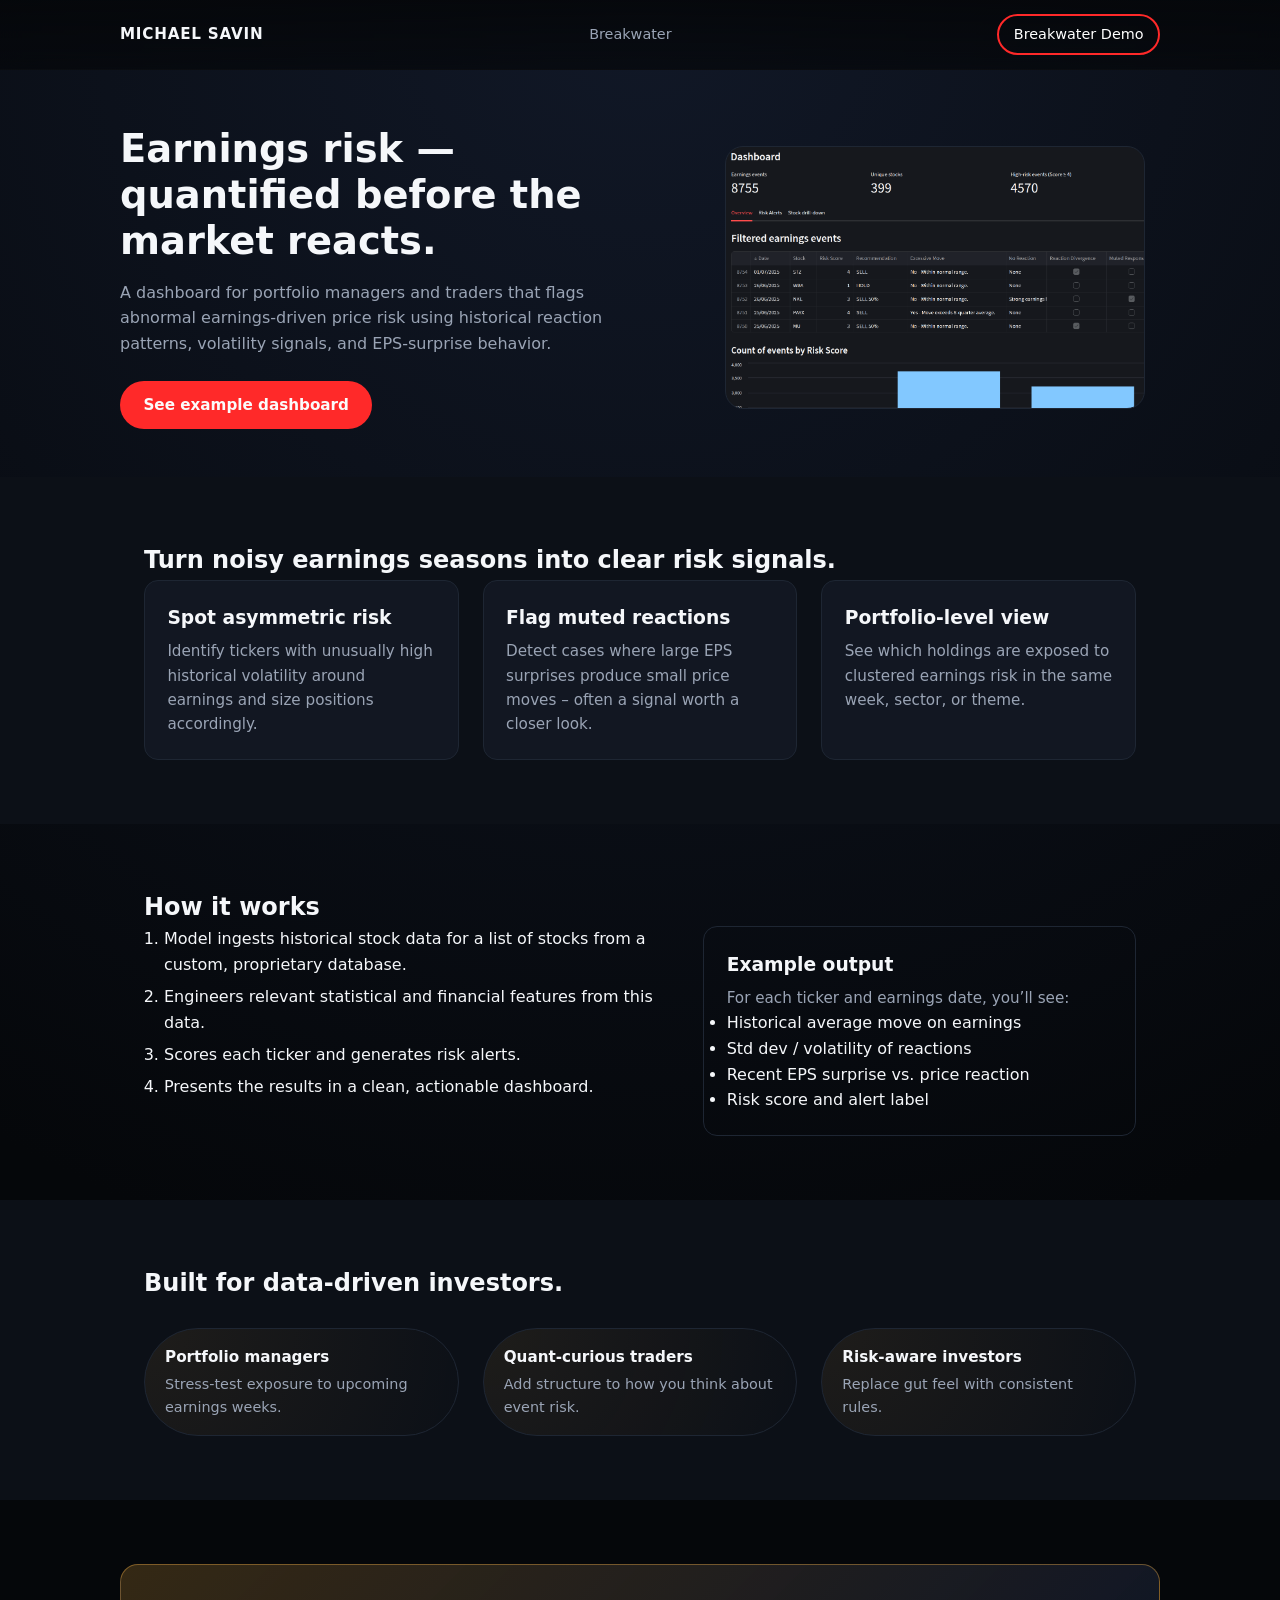
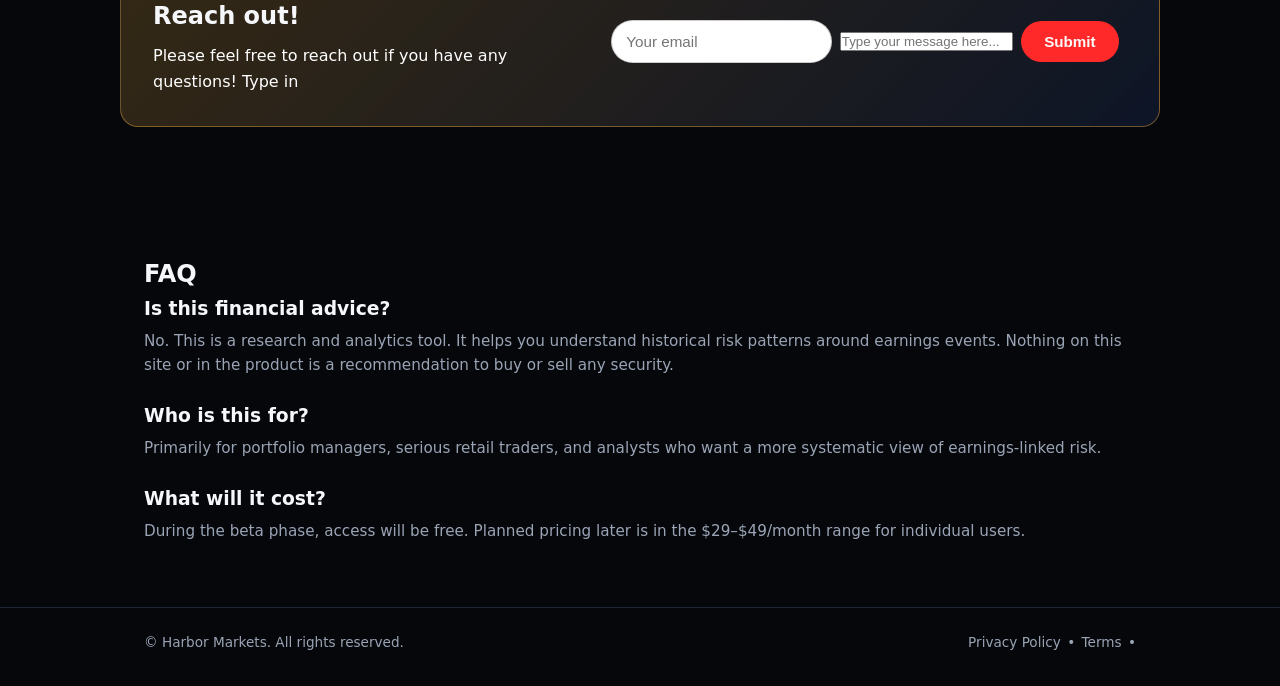
==== index.html @ 21770a1f "18.04.26 init" ====
<!DOCTYPE html>
<html lang="en">
<head>
  <meta charset="UTF-8" />
  <title>Michael Savin Landing Page</title>
  <meta name="viewport" content="width=device-width, initial-scale=1" />
  <meta
    name="description"
    content="A dashboard for portfolio managers and traders to quantify earnings-related risk before the market reacts."
  />
  <link rel="stylesheet" href="styles.css" />
</head>
<body>
  <!-- Top navigation -->
  <header class="nav">
    <div class="nav-inner container">
      <div class="logo">Michael Savin</div>
      <nav class="nav-links">
        <a class="breakwater" href="#Breakwater">Breakwater</a>
        <!-- 
        <a href="#features">Features</a>
        <a href="#features">Features</a>
        <a href="#how-it-works">How it works</a>
        <a href="#faq">FAQ</a>
        -->
      </nav>
      <a href="#cta" class="nav-demo">Breakwater Demo</a>
    </div>
  </header>

  <!-- Hero / Above the fold -->
  <main>
    <section class="hero container">
      <div class="hero-text">
        <h1>Earnings risk — quantified before the market reacts.</h1>
        <p>
          A dashboard for portfolio managers and traders that flags abnormal
          earnings-driven price risk using historical reaction patterns,
          volatility signals, and EPS-surprise behavior.
        </p>
        <div class="hero-actions">
          <a href="#cta" class="btn-primary">See example dashboard</a>
        </div>
      </div>
      <div class="hero-image">
        <!-- Replace this with a real screenshot -->
        <div class="hero-screenshot-placeholder">
          
        </div>
      </div>
    </section>

    <!-- Features / Benefits -->
    <section id="features" class="section-gray">
      <div class="container">
        <h2>Turn noisy earnings seasons into clear risk signals.</h2>
        <div class="grid-3">
          <div class="card">
            <h3>Spot asymmetric risk</h3>
            <p>
              Identify tickers with unusually high historical volatility around
              earnings and size positions accordingly.
            </p>
          </div>
          <div class="card">
            <h3>Flag muted reactions</h3>
            <p>
              Detect cases where large EPS surprises produce small price moves –
              often a signal worth a closer look.
            </p>
          </div>
          <div class="card">
            <h3>Portfolio-level view</h3>
            <p>
              See which holdings are exposed to clustered earnings risk in the
              same week, sector, or theme.
            </p>
          </div>
        </div>
      </div>
    </section>

    <!-- How it works -->
    <section id="how-it-works" class="section">
      <div class="container">
        <h2>How it works</h2>
        <div class="grid-2">
          <div>
            <ol class="steps">
              <li>Model ingests historical stock data for a list of stocks from a custom, proprietary database.</li>
              <li>Engineers relevant statistical and financial features from this data.</li>
              <li>Scores each ticker and generates risk alerts.</li>
              <li>Presents the results in a clean, actionable dashboard.</li>
            </ol>
          </div>
          <div id="demo" class="card card-outline">
            <h3>Example output</h3>
            <p>
              For each ticker and earnings date, you’ll see:
            </p>
            <ul>
              <li>Historical average move on earnings</li>
              <li>Std dev / volatility of reactions</li>
              <li>Recent EPS surprise vs. price reaction</li>
              <li>Risk score and alert label</li>
            </ul>
          </div>
        </div>
      </div>
    </section>

    <!-- Social proof / For whom -->
    <section class="section-gray">
      <div class="container">
        <h2>Built for data-driven investors.</h2>
        <br>
        <div class="grid-3">
          <div class="pill-card">
            <h3>Portfolio managers</h3>
            <p>Stress-test exposure to upcoming earnings weeks.</p>
          </div>
          <div class="pill-card">
            <h3>Quant-curious traders</h3>
            <p>Add structure to how you think about event risk.</p>
          </div>
          <div class="pill-card">
            <h3>Risk-aware investors</h3>
            <p>Replace gut feel with consistent rules.</p>
          </div>
        </div>
      </div>
    </section>

    <!-- CTA / Email capture -->
    <section id="cta" class="section">
      <div class="container cta-box">
        <div>
          <h2>Reach out!</h2>
          <p style="color:white;">
            Please feel free to reach out if you have any questions!
            Type in 
          </p>
        </div>
        <form class="cta-form" id="beta-form">
          <input
            type="email"
            name="email"
            id="email"
            placeholder="Your email"
            required
          />
          <input
          type = "text"
          name="body-text"
          id="body-text"
          placeholder="Type your message here..."
          required
          />
          <button type="submit" class="btn-primary">Submit</button>
          <p class="form-note" id="form-message"></p>
        </form>
      </div>
    </section>

    <!-- FAQ -->
    <section id="faq" class="section">
      <div class="container">
        <h2>FAQ</h2>
        <div class="faq-item">
          <h3>Is this financial advice?</h3>
          <p>
            No. This is a research and analytics tool. It helps you understand
            historical risk patterns around earnings events. Nothing on this
            site or in the product is a recommendation to buy or sell any
            security.
          </p>
        </div>
        <div class="faq-item">
          <h3>Who is this for?</h3>
          <p>
            Primarily for portfolio managers, serious retail traders, and
            analysts who want a more systematic view of earnings-linked risk.
          </p>
        </div>
        <div class="faq-item">
          <h3>What will it cost?</h3>
          <p>
            During the beta phase, access will be free. Planned pricing later is
            in the $29–$49/month range for individual users.
          </p>
        </div>
      </div>
    </section>
  </main>

  <!-- Footer -->
  <footer class="footer">
    <div class="container footer-inner">
      <p>© <span id="year"></span> Harbor Markets. All rights reserved.</p>
      <p class="footer-links">
        <a href="#">Privacy Policy</a>
        <span>•</span>
        <a href="#">Terms</a>
        <span>•</span>
        </p>
    </div>
  </footer>

  <script src = "script.js" />
</body>
</html>
---- styles.css ----
/* Base reset-ish */
*,
*::before,
*::after {
  box-sizing: border-box;
  margin: 0;
  padding: 0;
}

:root {
  --bg: #05070a;
  --bg-alt: #0c1017;
  --card: #121722;
  --accent: #ff2929;
  --accent-soft: rgba(245, 176, 65, 0.12);
  --text: #f5f7fa;
  --muted: #9aa4b5;
  --border: #1e2633;
  --error: #ff5c5c;
  --success: #35b670;
  --radius-lg: 14px;
}

/* Global */
body {
  font-family: system-ui, -apple-system, BlinkMacSystemFont, "Segoe UI", sans-serif;
  background: radial-gradient(circle at top, #111827 0, #05070a 55%);
  color: var(--text);
  line-height: 1.6;
}

/* Layout helpers */
.container {
  width: 100%;
  max-width: 1040px;
  margin: 0 auto;
  padding: 0 1.5rem;
}

.section {
  padding: 4rem 0;
}

.section-gray {
  padding: 4rem 0;
  background: var(--bg-alt);
}

.grid-2 {
  display: grid;
  grid-template-columns: minmax(0, 1.2fr) minmax(0, 1fr);
  gap: 2.5rem;
}

.grid-3 {
  display: grid;
  grid-template-columns: repeat(3, minmax(0, 1fr));
  gap: 1.5rem;
}

/* Nav */
.nav {
  position: sticky;
  top: 0;
  z-index: 20;
  backdrop-filter: blur(12px);
  background: linear-gradient(to bottom, rgba(5, 7, 10, 0.92), rgba(5, 7, 10, 0.7));
  border-bottom: 1px solid rgba(255, 255, 255, 0.02);
}

.nav-inner {
  display: flex;
  align-items: center;
  justify-content: space-between;
  padding: 0.85rem 0;
}

.logo {
  font-weight: 700;
  letter-spacing: 0.05em;
  text-transform: uppercase;
  font-size: 0.95rem;
}

.product{
}

.nav-links {
  display: flex;
  gap: 1.5rem;
  font-size: 0.9rem;
}

.nav-links a {
  color: var(--muted);
  text-decoration: none;
}

.nav-links a:hover {
  color: var(--text);
}

.nav-demo{
  font-size: 0.9rem;
  padding: 0.45rem 0.9rem;
  border-radius: 999px;
  border: 2px solid var(--accent);
  color: #ffffff;
  text-decoration: none;
}

/* Hero */
.hero {
  display: grid;
  grid-template-columns: minmax(0, 1.2fr) minmax(0, 1fr);
  gap: 3rem;
  padding: 3.5rem 0 3rem;
  align-items: center;
}

.hero-text h1 {
  font-size: clamp(2rem, 3vw, 2.8rem);
  line-height: 1.2;
  margin-bottom: 1rem;
}

.hero-text p {
  color: var(--muted);
  max-width: 32rem;
}

.hero-actions {
  margin-top: 1.5rem;
  display: flex;
  flex-wrap: wrap;
  gap: 0.75rem;
}

.hero-subnote {
  margin-top: 0.75rem;
  font-size: 0.85rem;
  color: var(--muted);
}

.hero-image {
  display: flex;
  justify-content: center;
}

.hero-screenshot-placeholder {
  width: 100%;
  max-width: 420px;
  aspect-ratio: 16 / 10;
  border-radius: 18px;
  background: radial-gradient(circle at top left, #1f2937 0, #05070a 65%);
  background-image: url("./img/dash_screenshot.png");
  background-size: cover;
  background-position: left;
  border: 1px solid var(--border);
  display: flex;
  align-items: center;
  justify-content: center;
  color: var(--muted);
  font-size: 0.9rem;
}

/* Buttons */
.btn-primary,
.btn-secondary {
  display: inline-flex;
  align-items: center;
  justify-content: center;
  padding: 0.7rem 1.4rem;
  border-radius: 999px;
  font-size: 0.95rem;
  text-decoration: none;
  cursor: pointer;
  border: 1px solid transparent;
}

.btn-primary {
  background: var(--accent);
  color: #fbfbfb;
  font-weight: 600;
}

.btn-primary:hover {
  filter: brightness(1.05);
}

.btn-secondary {
  background: rgba(255, 255, 255, 0.02);
  color: var(--text);
  border-color: var(--border);
}

.btn-secondary:hover {
  border-color: var(--accent);
}

/* Cards */
.card {
  background: var(--card);
  border-radius: var(--radius-lg);
  border: 1px solid var(--border);
  padding: 1.4rem;
}

.card h3 {
  margin-bottom: 0.4rem;
}

.card p {
  color: var(--muted);
  font-size: 0.95rem;
}

.card-outline {
  background: transparent;
}

/* Pills */
.pill-card {
  border-radius: 999px;
  border: 1px solid var(--border);
  padding: 1rem 1.25rem;
  background: radial-gradient(circle at top left, rgba(245, 176, 65, 0.08), transparent);
}

.pill-card h3 {
  font-size: 0.95rem;
  margin-bottom: 0.2rem;
}

.pill-card p {
  font-size: 0.9rem;
  color: var(--muted);
}

/* Steps list */
.steps {
  list-style: decimal;
  padding-left: 1.25rem;
}

.steps li + li {
  margin-top: 0.4rem;
}

/* CTA box */
.cta-box {
  background: linear-gradient(135deg, rgba(245, 176, 65, 0.2), rgba(15, 23, 42, 0.9));
  border-radius: 18px;
  border: 1px solid rgba(245, 176, 65, 0.4);
  padding: 2rem;
  display: flex;
  flex-wrap: wrap;
  gap: 1.5rem;
  align-items: center;
  justify-content: space-between;
}

.cta-box h2 {
  margin-bottom: 0.5rem;
}

.cta-box p {
  max-width: 26rem;
  color: #101010;
}

/* Form */
.cta-form {
  display: flex;
  flex-wrap: wrap;
  gap: 0.5rem;
  align-items: center;
}

.cta-form input[type="email"] {
  padding: 0.75rem 0.9rem;
  border-radius: 999px;
  border: 1px solid rgba(0, 0, 0, 0.2);
  min-width: 220px;
  font-size: 0.95rem;
}

.form-note {
  width: 100%;
  font-size: 0.85rem;
}

.form-error {
  color: var(--error);
}

.form-success {
  color: var(--success);
}

/* FAQ */
.faq-item + .faq-item {
  margin-top: 1.5rem;
}

.faq-item h3 {
  margin-bottom: 0.3rem;
}

.faq-item p {
  color: var(--muted);
  font-size: 0.95rem;
}

/* Footer */
.footer {
  border-top: 1px solid var(--border);
  padding: 1.5rem 0 2rem;
  background: #05070a;
}

.footer-inner {
  display: flex;
  flex-wrap: wrap;
  justify-content: space-between;
  gap: 0.75rem;
  font-size: 0.85rem;
  color: var(--muted);
}

.footer-links {
  display: flex;
  align-items: center;
  gap: 0.4rem;
}

.footer a {
  color: var(--muted);
  text-decoration: none;
}

.footer a:hover {
  color: var(--text);
}

/* Responsive */
@media (max-width: 900px) {
  .hero {
    grid-template-columns: minmax(0, 1fr);
  }
  .grid-2 {
    grid-template-columns: minmax(0, 1fr);
  }
  .grid-3 {
    grid-template-columns: minmax(0, 1fr);
  }
  .nav-links {
    display: none;
  }
  .cta-box {
    flex-direction: column;
    align-items: flex-start;
  }
}
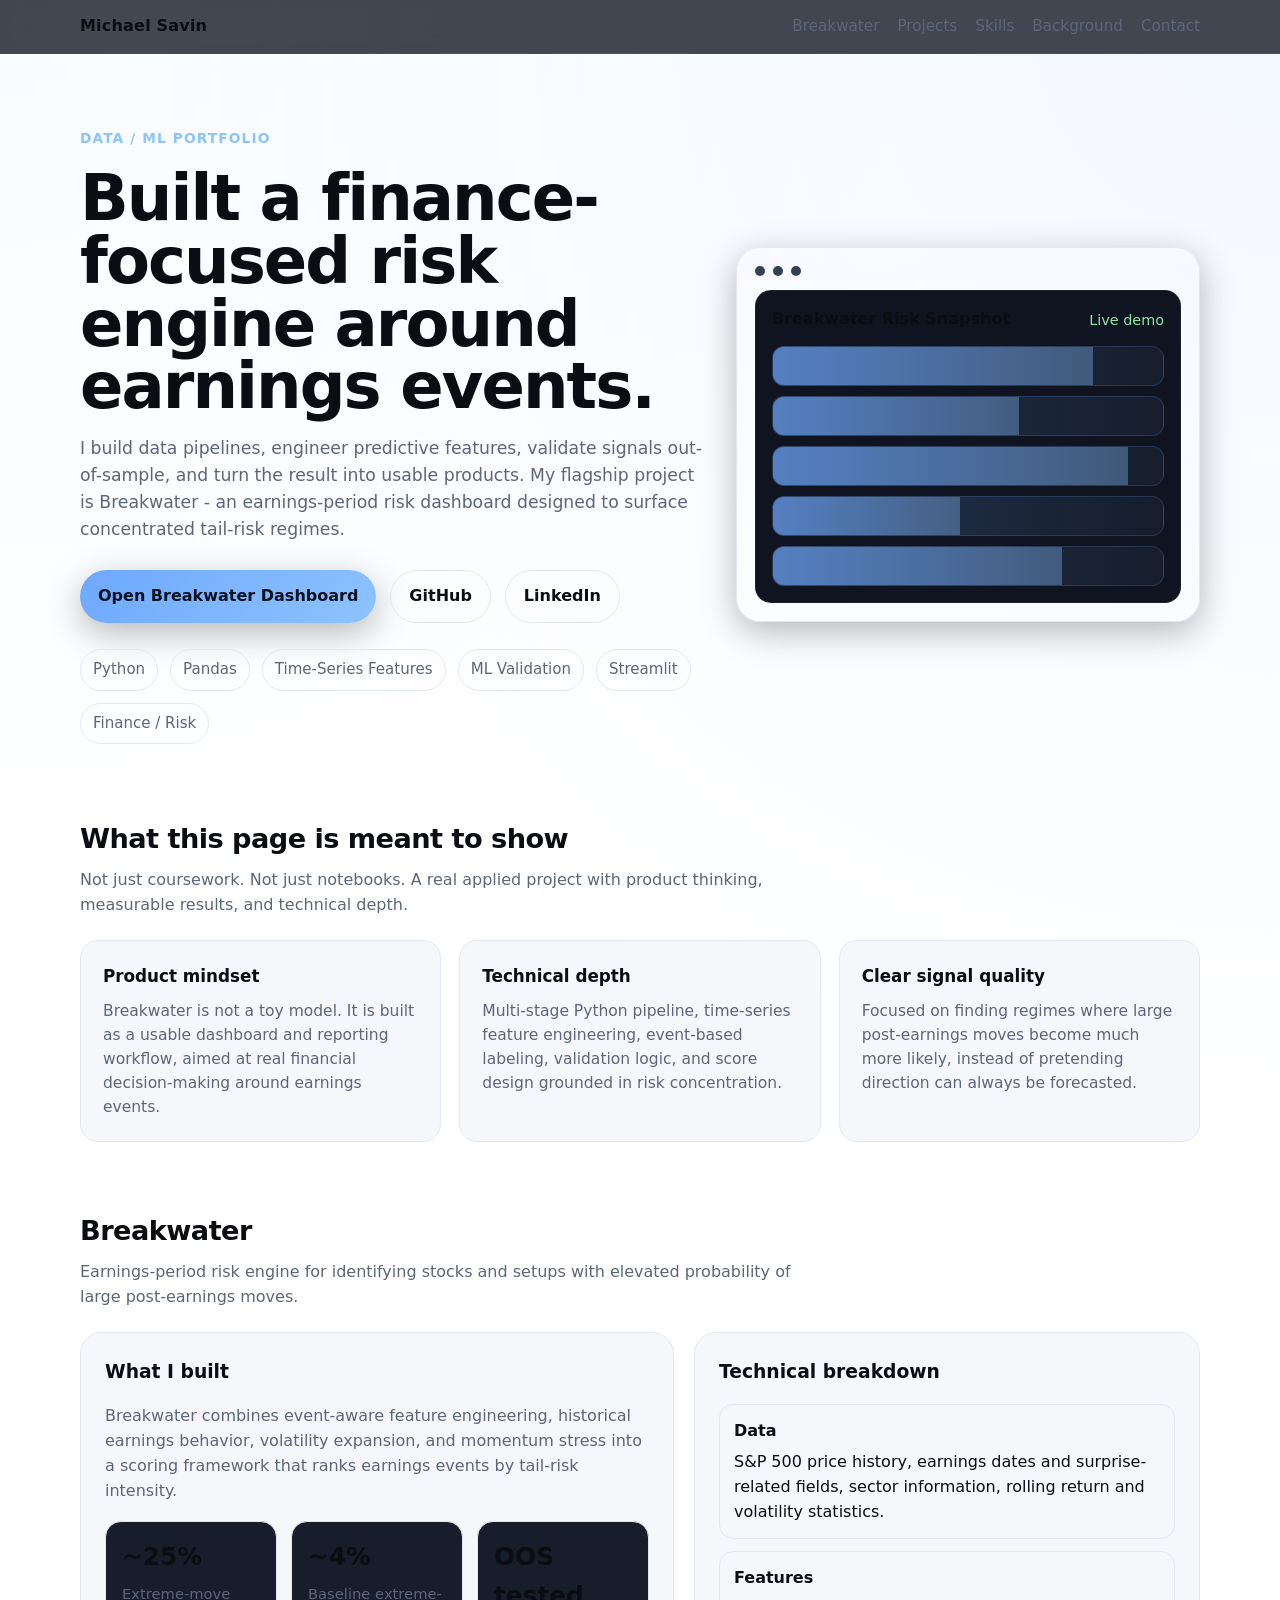
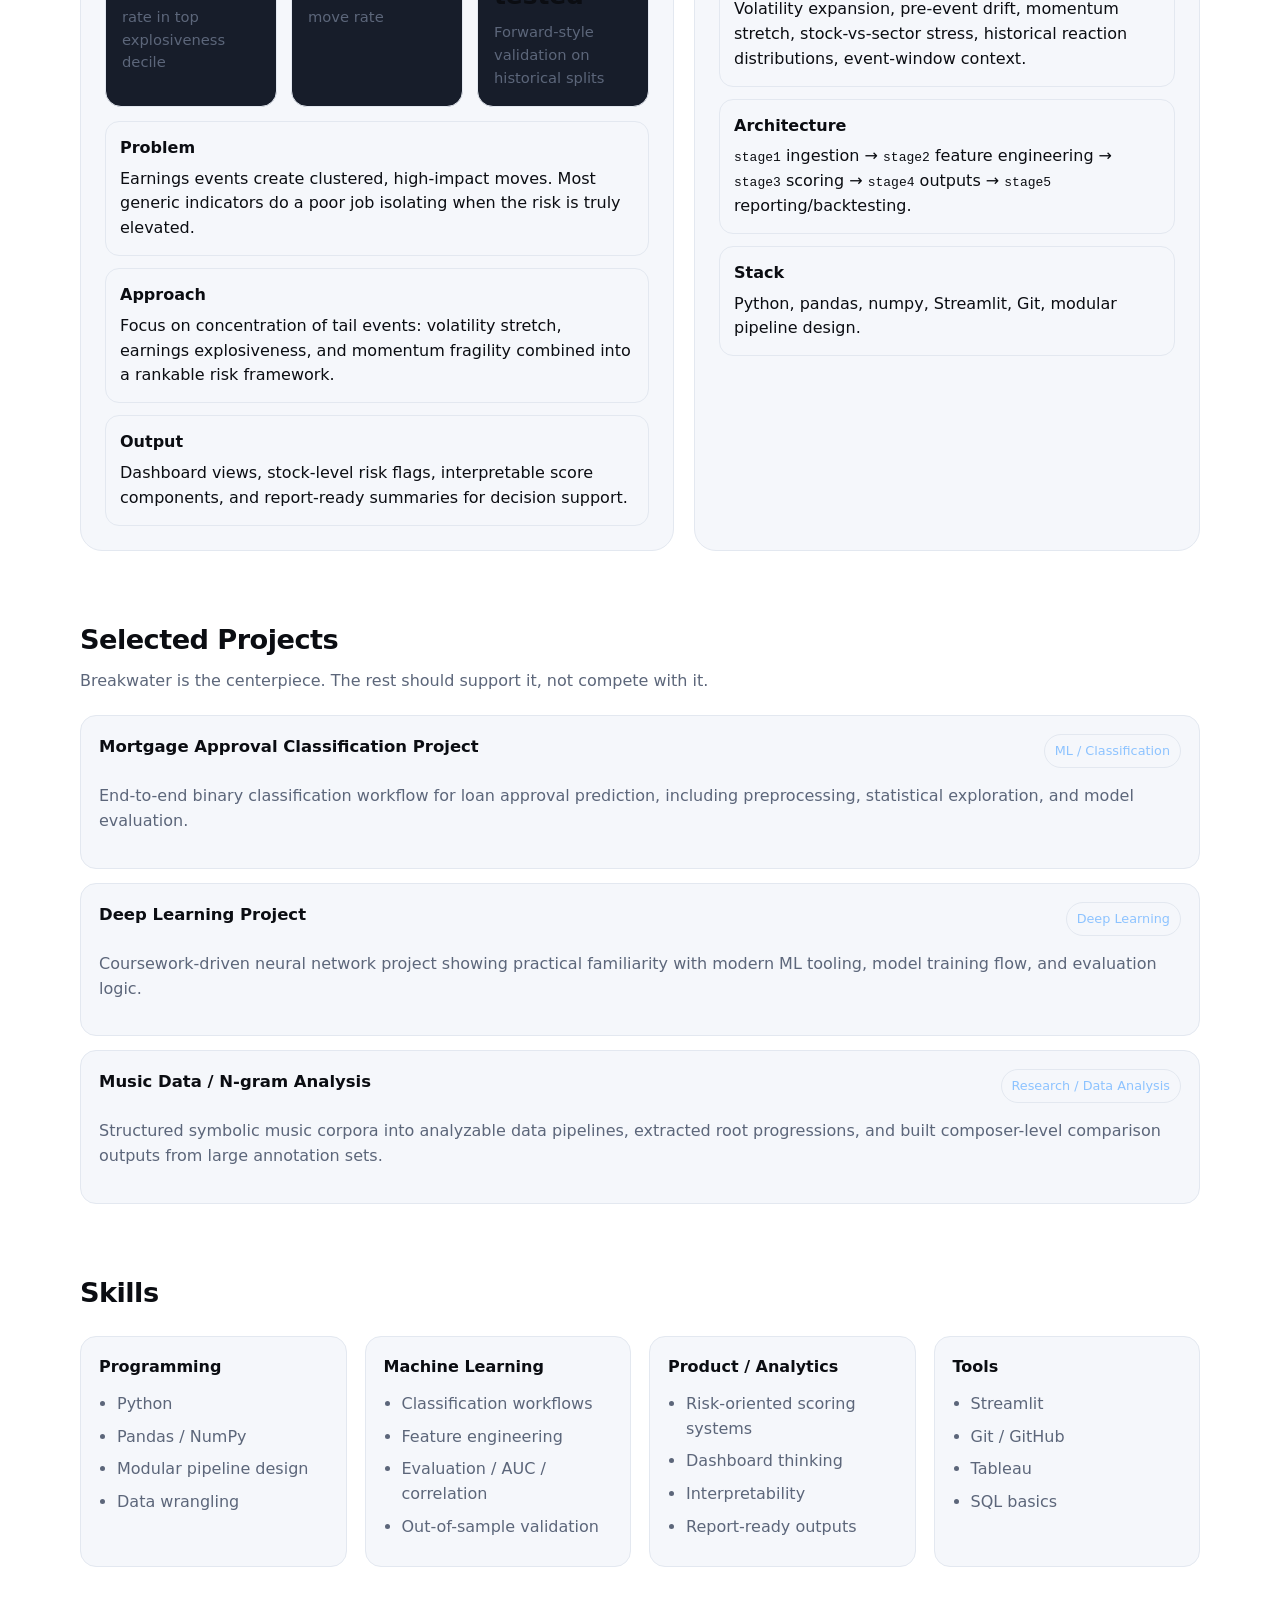
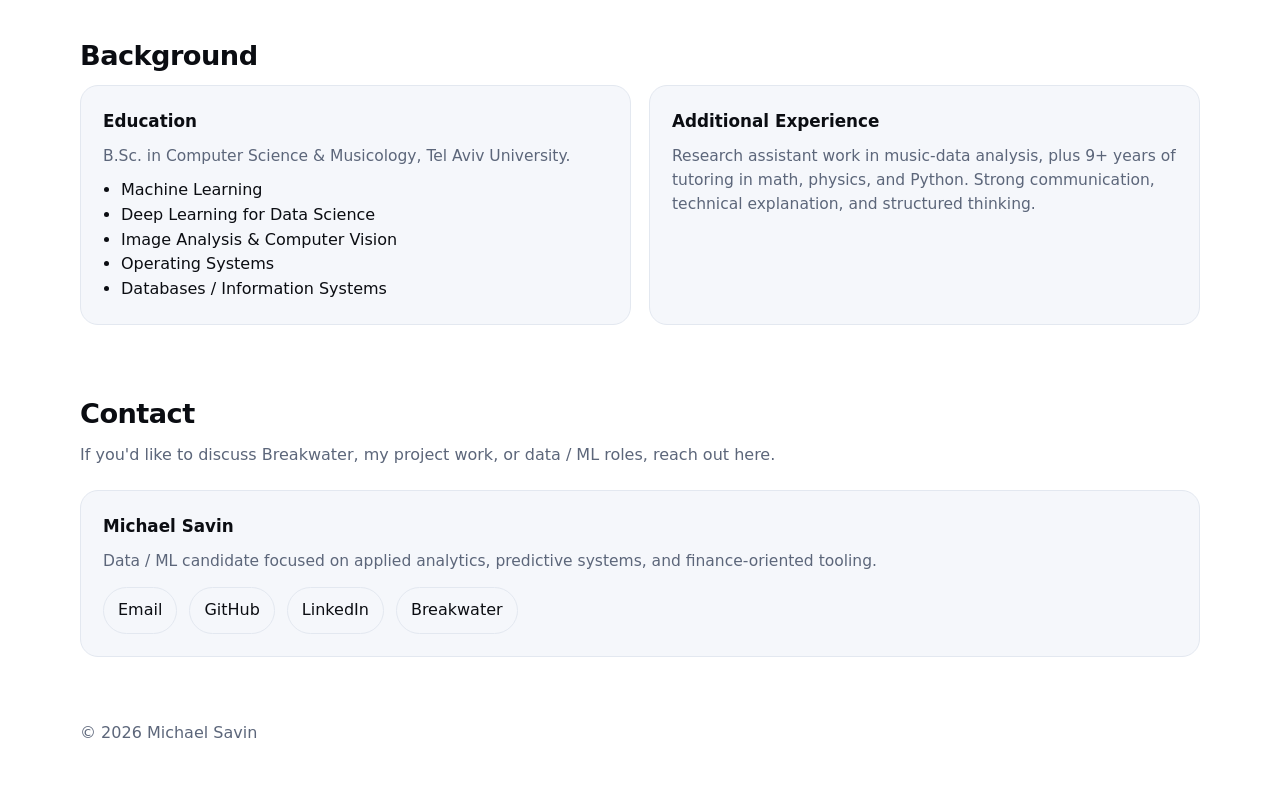
==== commit 86f27544: "19/4/26" ====
--- a/index.html
+++ b/index.html
@@ -2,210 +2,345 @@
 <html lang="en">
 <head>
   <meta charset="UTF-8" />
-  <title>Michael Savin Landing Page</title>
-  <meta name="viewport" content="width=device-width, initial-scale=1" />
-  <meta
-    name="description"
-    content="A dashboard for portfolio managers and traders to quantify earnings-related risk before the market reacts."
-  />
-  <link rel="stylesheet" href="styles.css" />
+  <meta name="viewport" content="width=device-width, initial-scale=1.0" />
+  <title>Michael Savin | Data / ML Portfolio</title>
+  <link rel="stylesheet" href="styles.css"/>
 </head>
 <body>
-  <!-- Top navigation -->
-  <header class="nav">
-    <div class="nav-inner container">
-      <div class="logo">Michael Savin</div>
-      <nav class="nav-links">
-        <a class="breakwater" href="#Breakwater">Breakwater</a>
-        <!-- 
-        <a href="#features">Features</a>
-        <a href="#features">Features</a>
-        <a href="#how-it-works">How it works</a>
-        <a href="#faq">FAQ</a>
-        -->
-      </nav>
-      <a href="#cta" class="nav-demo">Breakwater Demo</a>
+  <nav class="nav">
+    <div class="nav-inner">
+      <div class="brand">Michael Savin</div>
+      <div class="nav-links">
+        <a href="#breakwater">Breakwater</a>
+        <a href="#projects">Projects</a>
+        <a href="#skills">Skills</a>
+        <a href="#about">Background</a>
+        <a href="#contact">Contact</a>
+      </div>
+    </div>
+  </nav>
+
+  <header class="hero">
+    <div class="container hero-grid">
+      <div>
+        <div class="eyebrow">Data / ML Portfolio</div>
+        <h1>Built a finance-focused risk engine around earnings events.</h1>
+        <p class="hero-sub">
+          I build data pipelines, engineer predictive features, validate signals out-of-sample,
+          and turn the result into usable products. My flagship project is Breakwater - an
+          earnings-period risk dashboard designed to surface concentrated tail-risk regimes.
+        </p>
+
+        <div class="hero-cta">
+          <a class="btn btn-primary" href="https://www.harbor-markets.com/breakwater/" target="_blank" rel="noopener noreferrer">
+            Open Breakwater Dashboard
+          </a>
+          <a class="btn btn-secondary" href="https://github.com/Savin97/Savin97" target="_blank" rel="noopener noreferrer">
+            GitHub
+          </a>
+          <a class="btn btn-secondary" href="https://www.linkedin.com/in/michael-savin-0a016513a/" target="_blank" rel="noopener noreferrer">
+            LinkedIn
+          </a>
+        </div>
+
+        <div class="hero-meta">
+          <div class="chip">Python</div>
+          <div class="chip">Pandas</div>
+          <div class="chip">Time-Series Features</div>
+          <div class="chip">ML Validation</div>
+          <div class="chip">Streamlit</div>
+          <div class="chip">Finance / Risk</div>
+        </div>
+      </div>
+
+      <div class="mock-card">
+        <div class="mock-topbar">
+          <div class="dot"></div>
+          <div class="dot"></div>
+          <div class="dot"></div>
+        </div>
+
+        <div class="dashboard-shot">
+          <div style="display:flex; justify-content:space-between; align-items:center; margin-bottom:14px;">
+            <strong>Breakwater Risk Snapshot</strong>
+            <span style="color:var(--success); font-size:0.9rem;">Live demo</span>
+          </div>
+
+          <div class="bars">
+            <div class="bar" style="--w: 82%;"></div>
+            <div class="bar" style="--w: 63%;"></div>
+            <div class="bar" style="--w: 91%;"></div>
+            <div class="bar" style="--w: 48%;"></div>
+            <div class="bar" style="--w: 74%;"></div>
+          </div>
+        </div>
+      </div>
     </div>
   </header>
 
-  <!-- Hero / Above the fold -->
-  <main>
-    <section class="hero container">
-      <div class="hero-text">
-        <h1>Earnings risk — quantified before the market reacts.</h1>
-        <p>
-          A dashboard for portfolio managers and traders that flags abnormal
-          earnings-driven price risk using historical reaction patterns,
-          volatility signals, and EPS-surprise behavior.
-        </p>
-        <div class="hero-actions">
-          <a href="#cta" class="btn-primary">See example dashboard</a>
-        </div>
-      </div>
-      <div class="hero-image">
-        <!-- Replace this with a real screenshot -->
-        <div class="hero-screenshot-placeholder">
-          
-        </div>
-      </div>
-    </section>
-
-    <!-- Features / Benefits -->
-    <section id="features" class="section-gray">
-      <div class="container">
-        <h2>Turn noisy earnings seasons into clear risk signals.</h2>
-        <div class="grid-3">
-          <div class="card">
-            <h3>Spot asymmetric risk</h3>
-            <p>
-              Identify tickers with unusually high historical volatility around
-              earnings and size positions accordingly.
-            </p>
-          </div>
-          <div class="card">
-            <h3>Flag muted reactions</h3>
-            <p>
-              Detect cases where large EPS surprises produce small price moves –
-              often a signal worth a closer look.
-            </p>
-          </div>
-          <div class="card">
-            <h3>Portfolio-level view</h3>
-            <p>
-              See which holdings are exposed to clustered earnings risk in the
-              same week, sector, or theme.
-            </p>
-          </div>
-        </div>
-      </div>
-    </section>
-
-    <!-- How it works -->
-    <section id="how-it-works" class="section">
-      <div class="container">
-        <h2>How it works</h2>
-        <div class="grid-2">
-          <div>
-            <ol class="steps">
-              <li>Model ingests historical stock data for a list of stocks from a custom, proprietary database.</li>
-              <li>Engineers relevant statistical and financial features from this data.</li>
-              <li>Scores each ticker and generates risk alerts.</li>
-              <li>Presents the results in a clean, actionable dashboard.</li>
-            </ol>
-          </div>
-          <div id="demo" class="card card-outline">
-            <h3>Example output</h3>
-            <p>
-              For each ticker and earnings date, you’ll see:
-            </p>
-            <ul>
-              <li>Historical average move on earnings</li>
-              <li>Std dev / volatility of reactions</li>
-              <li>Recent EPS surprise vs. price reaction</li>
-              <li>Risk score and alert label</li>
-            </ul>
-          </div>
-        </div>
-      </div>
-    </section>
-
-    <!-- Social proof / For whom -->
-    <section class="section-gray">
-      <div class="container">
-        <h2>Built for data-driven investors.</h2>
-        <br>
-        <div class="grid-3">
-          <div class="pill-card">
-            <h3>Portfolio managers</h3>
-            <p>Stress-test exposure to upcoming earnings weeks.</p>
-          </div>
-          <div class="pill-card">
-            <h3>Quant-curious traders</h3>
-            <p>Add structure to how you think about event risk.</p>
-          </div>
-          <div class="pill-card">
-            <h3>Risk-aware investors</h3>
-            <p>Replace gut feel with consistent rules.</p>
-          </div>
-        </div>
-      </div>
-    </section>
-
-    <!-- CTA / Email capture -->
-    <section id="cta" class="section">
-      <div class="container cta-box">
-        <div>
-          <h2>Reach out!</h2>
-          <p style="color:white;">
-            Please feel free to reach out if you have any questions!
-            Type in 
-          </p>
-        </div>
-        <form class="cta-form" id="beta-form">
-          <input
-            type="email"
-            name="email"
-            id="email"
-            placeholder="Your email"
-            required
-          />
-          <input
-          type = "text"
-          name="body-text"
-          id="body-text"
-          placeholder="Type your message here..."
-          required
-          />
-          <button type="submit" class="btn-primary">Submit</button>
-          <p class="form-note" id="form-message"></p>
-        </form>
-      </div>
-    </section>
-
-    <!-- FAQ -->
-    <section id="faq" class="section">
-      <div class="container">
-        <h2>FAQ</h2>
-        <div class="faq-item">
-          <h3>Is this financial advice?</h3>
-          <p>
-            No. This is a research and analytics tool. It helps you understand
-            historical risk patterns around earnings events. Nothing on this
-            site or in the product is a recommendation to buy or sell any
-            security.
-          </p>
-        </div>
-        <div class="faq-item">
-          <h3>Who is this for?</h3>
-          <p>
-            Primarily for portfolio managers, serious retail traders, and
-            analysts who want a more systematic view of earnings-linked risk.
-          </p>
-        </div>
-        <div class="faq-item">
-          <h3>What will it cost?</h3>
-          <p>
-            During the beta phase, access will be free. Planned pricing later is
-            in the $29–$49/month range for individual users.
-          </p>
-        </div>
-      </div>
-    </section>
-  </main>
-
-  <!-- Footer -->
+  <section class="section">
+    <div class="container">
+      <h2 class="section-title">What this page is meant to show</h2>
+      <p class="section-sub">
+        Not just coursework. Not just notebooks. A real applied project with product thinking,
+        measurable results, and technical depth.
+      </p>
+
+      <div class="grid-3">
+        <div class="card">
+          <h3>Product mindset</h3>
+          <p>
+            Breakwater is not a toy model. It is built as a usable dashboard and reporting workflow,
+            aimed at real financial decision-making around earnings events.
+          </p>
+        </div>
+        <div class="card">
+          <h3>Technical depth</h3>
+          <p>
+            Multi-stage Python pipeline, time-series feature engineering, event-based labeling,
+            validation logic, and score design grounded in risk concentration.
+          </p>
+        </div>
+        <div class="card">
+          <h3>Clear signal quality</h3>
+          <p>
+            Focused on finding regimes where large post-earnings moves become much more likely,
+            instead of pretending direction can always be forecasted.
+          </p>
+        </div>
+      </div>
+    </div>
+  </section>
+
+  <section id="breakwater" class="section">
+    <div class="container">
+      <h2 class="section-title">Breakwater</h2>
+      <p class="section-sub">
+        Earnings-period risk engine for identifying stocks and setups with elevated probability of large post-earnings moves.
+      </p>
+
+      <div class="breakwater-wrap">
+        <div class="big-panel">
+          <h3 style="margin-top:0;">What I built</h3>
+          <p style="color:var(--muted);">
+            Breakwater combines event-aware feature engineering, historical earnings behavior,
+            volatility expansion, and momentum stress into a scoring framework that ranks
+            earnings events by tail-risk intensity.
+          </p>
+
+          <div class="metrics">
+            <div class="metric">
+              <div class="num">~25%</div>
+              <div class="label">Extreme-move rate in top explosiveness decile</div>
+            </div>
+            <div class="metric">
+              <div class="num">~4%</div>
+              <div class="label">Baseline extreme-move rate</div>
+            </div>
+            <div class="metric">
+              <div class="num">OOS tested</div>
+              <div class="label">Forward-style validation on historical splits</div>
+            </div>
+          </div>
+
+          <div class="mini-list">
+            <div class="mini-item">
+              <strong>Problem</strong>
+              Earnings events create clustered, high-impact moves. Most generic indicators do a poor
+              job isolating when the risk is truly elevated.
+            </div>
+            <div class="mini-item">
+              <strong>Approach</strong>
+              Focus on concentration of tail events: volatility stretch, earnings explosiveness,
+              and momentum fragility combined into a rankable risk framework.
+            </div>
+            <div class="mini-item">
+              <strong>Output</strong>
+              Dashboard views, stock-level risk flags, interpretable score components,
+              and report-ready summaries for decision support.
+            </div>
+          </div>
+        </div>
+
+        <div class="big-panel">
+          <h3 style="margin-top:0;">Technical breakdown</h3>
+          <div class="mini-list">
+            <div class="mini-item">
+              <strong>Data</strong>
+              S&amp;P 500 price history, earnings dates and surprise-related fields, sector information,
+              rolling return and volatility statistics.
+            </div>
+            <div class="mini-item">
+              <strong>Features</strong>
+              Volatility expansion, pre-event drift, momentum stretch, stock-vs-sector stress,
+              historical reaction distributions, event-window context.
+            </div>
+            <div class="mini-item">
+              <strong>Architecture</strong>
+              <code>stage1</code> ingestion → <code>stage2</code> feature engineering →
+              <code>stage3</code> scoring → <code>stage4</code> outputs →
+              <code>stage5</code> reporting/backtesting.
+            </div>
+            <div class="mini-item">
+              <strong>Stack</strong>
+              Python, pandas, numpy, Streamlit, Git, modular pipeline design.
+            </div>
+          </div>
+        </div>
+      </div>
+    </div>
+  </section>
+
+  <section id="projects" class="section">
+    <div class="container">
+      <h2 class="section-title">Selected Projects</h2>
+      <p class="section-sub">
+        Breakwater is the centerpiece. The rest should support it, not compete with it.
+      </p>
+
+      <div class="project-list">
+        <div class="project-item">
+          <div class="project-item-top">
+            <h3>Mortgage Approval Classification Project</h3>
+            <span class="tag">ML / Classification</span>
+          </div>
+          <p>
+            End-to-end binary classification workflow for loan approval prediction, including
+            preprocessing, statistical exploration, and model evaluation.
+          </p>
+        </div>
+
+        <div class="project-item">
+          <div class="project-item-top">
+            <h3>Deep Learning Project</h3>
+            <span class="tag">Deep Learning</span>
+          </div>
+          <p>
+            Coursework-driven neural network project showing practical familiarity with modern ML tooling,
+            model training flow, and evaluation logic.
+          </p>
+        </div>
+
+        <div class="project-item">
+          <div class="project-item-top">
+            <h3>Music Data / N-gram Analysis</h3>
+            <span class="tag">Research / Data Analysis</span>
+          </div>
+          <p>
+            Structured symbolic music corpora into analyzable data pipelines, extracted root progressions,
+            and built composer-level comparison outputs from large annotation sets.
+          </p>
+        </div>
+      </div>
+    </div>
+  </section>
+
+  <section id="skills" class="section">
+    <div class="container">
+      <h2 class="section-title">Skills</h2>
+      <p class="section-sub">
+
+      </p>
+
+      <div class="skills-wrap">
+        <div class="skill-col">
+          <h3>Programming</h3>
+          <ul>
+            <li>Python</li>
+            <li>Pandas / NumPy</li>
+            <li>Modular pipeline design</li>
+            <li>Data wrangling</li>
+          </ul>
+        </div>
+
+        <div class="skill-col">
+          <h3>Machine Learning</h3>
+          <ul>
+            <li>Classification workflows</li>
+            <li>Feature engineering</li>
+            <li>Evaluation / AUC / correlation</li>
+            <li>Out-of-sample validation</li>
+          </ul>
+        </div>
+
+        <div class="skill-col">
+          <h3>Product / Analytics</h3>
+          <ul>
+            <li>Risk-oriented scoring systems</li>
+            <li>Dashboard thinking</li>
+            <li>Interpretability</li>
+            <li>Report-ready outputs</li>
+          </ul>
+        </div>
+
+        <div class="skill-col">
+          <h3>Tools</h3>
+          <ul>
+            <li>Streamlit</li>
+            <li>Git / GitHub</li>
+            <li>Tableau</li>
+            <li>SQL basics</li>
+          </ul>
+        </div>
+      </div>
+    </div>
+  </section>
+
+  <section id="about" class="section">
+    <div class="container">
+      <h2 class="section-title">Background</h2>
+
+      <div class="about">
+        <div class="card">
+          <h3>Education</h3>
+          <p>
+            B.Sc. in Computer Science &amp; Musicology, Tel Aviv University.
+          </p>
+          <ul class="clean">
+            <li>Machine Learning</li>
+            <li>Deep Learning for Data Science</li>
+            <li>Image Analysis &amp; Computer Vision</li>
+            <li>Operating Systems</li>
+            <li>Databases / Information Systems</li>
+          </ul>
+        </div>
+
+        <div class="card">
+          <h3>Additional Experience</h3>
+          <p>
+            Research assistant work in music-data analysis, plus 9+ years of tutoring in math,
+            physics, and Python. Strong communication, technical explanation, and structured thinking.
+          </p>
+        </div>
+      </div>
+    </div>
+  </section>
+
+  <section id="contact" class="section">
+    <div class="container">
+      <h2 class="section-title">Contact</h2>
+      <p class="section-sub">
+        If you'd like to discuss Breakwater, my project work, or data / ML roles, reach out here.
+      </p>
+
+      <div class="card">
+        <h3 style="margin-top:0;">Michael Savin</h3>
+        <p>Data / ML candidate focused on applied analytics, predictive systems, and finance-oriented tooling.</p>
+
+        <div class="contact-box">
+          <a href="mailto:savin992@gmail.com">Email</a>
+          <a href="https://github.com/Savin97/Savin97" target="_blank" rel="noopener noreferrer">GitHub</a>
+          <a href="https://www.linkedin.com/in/michael-savin-0a016513a/" target="_blank" rel="noopener noreferrer">LinkedIn</a>
+          <a href="https://www.harbor-markets.com/breakwater/" target="_blank" rel="noopener noreferrer">Breakwater</a>
+        </div>
+      </div>
+    </div>
+  </section>
+
   <footer class="footer">
-    <div class="container footer-inner">
-      <p>© <span id="year"></span> Harbor Markets. All rights reserved.</p>
-      <p class="footer-links">
-        <a href="#">Privacy Policy</a>
-        <span>•</span>
-        <a href="#">Terms</a>
-        <span>•</span>
-        </p>
+    <div class="container">
+      © 2026 Michael Savin
     </div>
   </footer>
-
-  <script src = "script.js" />
 </body>
-</html>
+</html>
--- a/styles.css
+++ b/styles.css
@@ -1,364 +1,457 @@
-/* Base reset-ish */
-*,
-*::before,
-*::after {
-  box-sizing: border-box;
-  margin: 0;
-  padding: 0;
-}
-
 :root {
-  --bg: #05070a;
-  --bg-alt: #0c1017;
-  --card: #121722;
-  --accent: #ff2929;
-  --accent-soft: rgba(245, 176, 65, 0.12);
-  --text: #f5f7fa;
-  --muted: #9aa4b5;
-  --border: #1e2633;
-  --error: #ff5c5c;
-  --success: #35b670;
-  --radius-lg: 14px;
-}
-
-/* Global */
+    --bg: #ffffff;
+    --panel: #f5f7fb;
+    --text: #0b0d12;
+    --muted: #5c667a;
+    --line: #e3e8f0;
+    /* --bg: #0b0d12;
+    --panel: #121722; */
+    --panel-2: #171d2a;
+    /* --text: #e8edf5;
+    --muted: #a8b2c3;
+    --line: #273042; */
+    --accent: #6ea8fe;
+    --accent-2: #8dc3ff;
+    --success: #8ee6a5;
+    --max: 1120px;
+    --radius: 18px;
+    --shadow: 0 10px 35px rgba(0,0,0,0.28);
+}
+
+* {
+    box-sizing: border-box;
+}
+
+html {
+    scroll-behavior: smooth;
+}
+
 body {
-  font-family: system-ui, -apple-system, BlinkMacSystemFont, "Segoe UI", sans-serif;
-  background: radial-gradient(circle at top, #111827 0, #05070a 55%);
-  color: var(--text);
-  line-height: 1.6;
-}
-
-/* Layout helpers */
+    margin: 0;
+    font-family: Inter, ui-sans-serif, system-ui, -apple-system, BlinkMacSystemFont, "Segoe UI", sans-serif;
+    background:
+    radial-gradient(circle at top right, rgba(110,168,254,0.08), transparent 28%),
+    radial-gradient(circle at top left, rgba(141,195,255,0.06), transparent 22%),
+    var(--bg);
+    color: var(--text);
+    line-height: 1.55;
+}
+
+a {
+    color: inherit;
+    text-decoration: none;
+}
+
+img {
+    max-width: 100%;
+    display: block;
+}
+
 .container {
-  width: 100%;
-  max-width: 1040px;
-  margin: 0 auto;
-  padding: 0 1.5rem;
+    width: min(calc(100% - 32px), var(--max));
+    margin: 0 auto;
+}
+
+.nav {
+    position: sticky;
+    top: 0;
+    z-index: 50;
+    backdrop-filter: blur(12px);
+    background: rgba(15, 20, 32, 0.78);
+    border-bottom: 1px solid rgba(255,255,255,0.05);
+}
+
+.nav-inner {
+    width: min(calc(100% - 32px), var(--max));
+    margin: 0 auto;
+    padding: 14px 0;
+    display: flex;
+    align-items: center;
+    justify-content: space-between;
+    gap: 18px;
+}
+
+.brand {
+    font-weight: 700;
+    letter-spacing: 0.2px;
+}
+
+.nav-links {
+    display: flex;
+    gap: 18px;
+    flex-wrap: wrap;
+    color: var(--muted);
+    font-size: 0.95rem;
+}
+
+.nav-links a:hover {
+    color: var(--text);
+}
+
+.hero {
+    padding: 72px 0 40px;
+}
+
+.hero-grid {
+    display: grid;
+    grid-template-columns: 1.15fr 0.85fr;
+    gap: 28px;
+    align-items: center;
+}
+
+.eyebrow {
+    display: inline-block;
+    color: var(--accent-2);
+    font-size: 0.86rem;
+    font-weight: 600;
+    letter-spacing: 0.08em;
+    text-transform: uppercase;
+    margin-bottom: 18px;
+}
+
+h1 {
+    margin: 0 0 16px;
+    font-size: clamp(2.2rem, 5vw, 4.4rem);
+    line-height: 0.98;
+    letter-spacing: -0.03em;
+}
+
+.hero-sub {
+    font-size: 1.08rem;
+    color: var(--muted);
+    max-width: 58ch;
+    margin-bottom: 28px;
+}
+
+.hero-cta {
+    display: flex;
+    gap: 14px;
+    flex-wrap: wrap;
+    margin-bottom: 26px;
+}
+
+.btn {
+    display: inline-flex;
+    align-items: center;
+    justify-content: center;
+    padding: 13px 18px;
+    border-radius: 999px;
+    border: 1px solid var(--line);
+    font-weight: 600;
+    transition: 0.18s ease;
+}
+
+.btn:hover {
+    transform: translateY(-1px);
+}
+
+.btn-primary {
+    background: linear-gradient(135deg, var(--accent), var(--accent-2));
+    color: #08111f;
+    border: none;
+    box-shadow: var(--shadow);
+}
+
+.btn-secondary {
+    background: rgba(255,255,255,0.02);
+    color: var(--text);
+}
+
+.hero-meta {
+    display: flex;
+    flex-wrap: wrap;
+    gap: 12px;
+    color: var(--muted);
+    font-size: 0.94rem;
+}
+
+.chip {
+    padding: 8px 12px;
+    border: 1px solid var(--line);
+    border-radius: 999px;
+    background: rgba(255,255,255,0.02);
+}
+
+.mock-card {
+    background: linear-gradient(180deg, rgba(255,255,255,0.04), rgba(255,255,255,0.015));
+    border: 1px solid var(--line);
+    border-radius: 24px;
+    padding: 18px;
+    box-shadow: var(--shadow);
+}
+
+.mock-topbar {
+    display: flex;
+    gap: 8px;
+    margin-bottom: 14px;
+}
+
+.dot {
+    width: 10px;
+    height: 10px;
+    border-radius: 50%;
+    background: #344056;
+}
+
+.dashboard-shot {
+    border-radius: 16px;
+    overflow: hidden;
+    border: 1px solid rgba(255,255,255,0.06);
+    background: #0f1420;
+    padding: 16px;
+}
+
+.bars {
+    display: grid;
+    gap: 10px;
+}
+
+.bar {
+    height: 40px;
+    border-radius: 12px;
+    background: linear-gradient(90deg, rgba(110,168,254,0.22), rgba(141,195,255,0.06));
+    border: 1px solid rgba(110,168,254,0.18);
+    position: relative;
+    overflow: hidden;
+}
+
+.bar::after {
+    content: "";
+    position: absolute;
+    inset: 0;
+    width: var(--w);
+    background: linear-gradient(90deg, rgba(110,168,254,0.65), rgba(141,195,255,0.35));
 }
 
 .section {
-  padding: 4rem 0;
-}
-
-.section-gray {
-  padding: 4rem 0;
-  background: var(--bg-alt);
-}
-
-.grid-2 {
-  display: grid;
-  grid-template-columns: minmax(0, 1.2fr) minmax(0, 1fr);
-  gap: 2.5rem;
+    padding: 34px 0;
+}
+
+.section-title {
+    font-size: 1.7rem;
+    margin: 0 0 8px;
+    letter-spacing: -0.02em;
+}
+
+.section-sub {
+    color: var(--muted);
+    margin: 0 0 22px;
+    max-width: 70ch;
 }
 
 .grid-3 {
-  display: grid;
-  grid-template-columns: repeat(3, minmax(0, 1fr));
-  gap: 1.5rem;
-}
-
-/* Nav */
-.nav {
-  position: sticky;
-  top: 0;
-  z-index: 20;
-  backdrop-filter: blur(12px);
-  background: linear-gradient(to bottom, rgba(5, 7, 10, 0.92), rgba(5, 7, 10, 0.7));
-  border-bottom: 1px solid rgba(255, 255, 255, 0.02);
-}
-
-.nav-inner {
-  display: flex;
-  align-items: center;
-  justify-content: space-between;
-  padding: 0.85rem 0;
-}
-
-.logo {
-  font-weight: 700;
-  letter-spacing: 0.05em;
-  text-transform: uppercase;
-  font-size: 0.95rem;
-}
-
-.product{
-}
-
-.nav-links {
-  display: flex;
-  gap: 1.5rem;
-  font-size: 0.9rem;
-}
-
-.nav-links a {
-  color: var(--muted);
-  text-decoration: none;
-}
-
-.nav-links a:hover {
-  color: var(--text);
-}
-
-.nav-demo{
-  font-size: 0.9rem;
-  padding: 0.45rem 0.9rem;
-  border-radius: 999px;
-  border: 2px solid var(--accent);
-  color: #ffffff;
-  text-decoration: none;
-}
-
-/* Hero */
-.hero {
-  display: grid;
-  grid-template-columns: minmax(0, 1.2fr) minmax(0, 1fr);
-  gap: 3rem;
-  padding: 3.5rem 0 3rem;
-  align-items: center;
-}
-
-.hero-text h1 {
-  font-size: clamp(2rem, 3vw, 2.8rem);
-  line-height: 1.2;
-  margin-bottom: 1rem;
-}
-
-.hero-text p {
-  color: var(--muted);
-  max-width: 32rem;
-}
-
-.hero-actions {
-  margin-top: 1.5rem;
-  display: flex;
-  flex-wrap: wrap;
-  gap: 0.75rem;
-}
-
-.hero-subnote {
-  margin-top: 0.75rem;
-  font-size: 0.85rem;
-  color: var(--muted);
-}
-
-.hero-image {
-  display: flex;
-  justify-content: center;
-}
-
-.hero-screenshot-placeholder {
-  width: 100%;
-  max-width: 420px;
-  aspect-ratio: 16 / 10;
-  border-radius: 18px;
-  background: radial-gradient(circle at top left, #1f2937 0, #05070a 65%);
-  background-image: url("./img/dash_screenshot.png");
-  background-size: cover;
-  background-position: left;
-  border: 1px solid var(--border);
-  display: flex;
-  align-items: center;
-  justify-content: center;
-  color: var(--muted);
-  font-size: 0.9rem;
-}
-
-/* Buttons */
-.btn-primary,
-.btn-secondary {
-  display: inline-flex;
-  align-items: center;
-  justify-content: center;
-  padding: 0.7rem 1.4rem;
-  border-radius: 999px;
-  font-size: 0.95rem;
-  text-decoration: none;
-  cursor: pointer;
-  border: 1px solid transparent;
-}
-
-.btn-primary {
-  background: var(--accent);
-  color: #fbfbfb;
-  font-weight: 600;
-}
-
-.btn-primary:hover {
-  filter: brightness(1.05);
-}
-
-.btn-secondary {
-  background: rgba(255, 255, 255, 0.02);
-  color: var(--text);
-  border-color: var(--border);
-}
-
-.btn-secondary:hover {
-  border-color: var(--accent);
-}
-
-/* Cards */
+    display: grid;
+    grid-template-columns: repeat(3, 1fr);
+    gap: 18px;
+}
+
 .card {
-  background: var(--card);
-  border-radius: var(--radius-lg);
-  border: 1px solid var(--border);
-  padding: 1.4rem;
+    background: var(--panel);
+    border: 1px solid var(--line);
+    border-radius: var(--radius);
+    padding: 22px;
 }
 
 .card h3 {
-  margin-bottom: 0.4rem;
+    margin: 0 0 10px;
+    font-size: 1.05rem;
 }
 
 .card p {
-  color: var(--muted);
-  font-size: 0.95rem;
-}
-
-.card-outline {
-  background: transparent;
-}
-
-/* Pills */
-.pill-card {
-  border-radius: 999px;
-  border: 1px solid var(--border);
-  padding: 1rem 1.25rem;
-  background: radial-gradient(circle at top left, rgba(245, 176, 65, 0.08), transparent);
-}
-
-.pill-card h3 {
-  font-size: 0.95rem;
-  margin-bottom: 0.2rem;
-}
-
-.pill-card p {
-  font-size: 0.9rem;
-  color: var(--muted);
-}
-
-/* Steps list */
-.steps {
-  list-style: decimal;
-  padding-left: 1.25rem;
-}
-
-.steps li + li {
-  margin-top: 0.4rem;
-}
-
-/* CTA box */
-.cta-box {
-  background: linear-gradient(135deg, rgba(245, 176, 65, 0.2), rgba(15, 23, 42, 0.9));
-  border-radius: 18px;
-  border: 1px solid rgba(245, 176, 65, 0.4);
-  padding: 2rem;
-  display: flex;
-  flex-wrap: wrap;
-  gap: 1.5rem;
-  align-items: center;
-  justify-content: space-between;
-}
-
-.cta-box h2 {
-  margin-bottom: 0.5rem;
-}
-
-.cta-box p {
-  max-width: 26rem;
-  color: #101010;
-}
-
-/* Form */
-.cta-form {
-  display: flex;
-  flex-wrap: wrap;
-  gap: 0.5rem;
-  align-items: center;
-}
-
-.cta-form input[type="email"] {
-  padding: 0.75rem 0.9rem;
-  border-radius: 999px;
-  border: 1px solid rgba(0, 0, 0, 0.2);
-  min-width: 220px;
-  font-size: 0.95rem;
-}
-
-.form-note {
-  width: 100%;
-  font-size: 0.85rem;
-}
-
-.form-error {
-  color: var(--error);
-}
-
-.form-success {
-  color: var(--success);
-}
-
-/* FAQ */
-.faq-item + .faq-item {
-  margin-top: 1.5rem;
-}
-
-.faq-item h3 {
-  margin-bottom: 0.3rem;
-}
-
-.faq-item p {
-  color: var(--muted);
-  font-size: 0.95rem;
-}
-
-/* Footer */
+    margin: 0;
+    color: var(--muted);
+    font-size: 0.97rem;
+}
+
+.breakwater-wrap {
+    display: grid;
+    grid-template-columns: 1.08fr 0.92fr;
+    gap: 20px;
+}
+
+.big-panel {
+    background: var(--panel);
+    border: 1px solid var(--line);
+    border-radius: 22px;
+    padding: 24px;
+}
+
+.metrics {
+    display: grid;
+    grid-template-columns: repeat(3, 1fr);
+    gap: 14px;
+    margin-top: 18px;
+}
+
+.metric {
+    background: var(--panel-2);
+    border: 1px solid var(--line);
+    border-radius: 16px;
+    padding: 16px;
+}
+
+.metric .num {
+    font-size: 1.55rem;
+    font-weight: 700;
+    margin-bottom: 6px;
+}
+
+.metric .label {
+    color: var(--muted);
+    font-size: 0.92rem;
+}
+
+.mini-list {
+    display: grid;
+    gap: 12px;
+    margin-top: 14px;
+}
+
+.mini-item {
+    border: 1px solid var(--line);
+    border-radius: 14px;
+    padding: 14px;
+    background: rgba(255,255,255,0.02);
+}
+
+.mini-item strong {
+    display: block;
+    margin-bottom: 6px;
+}
+
+.project-list {
+    display: grid;
+    gap: 14px;
+}
+
+.project-item {
+    background: var(--panel);
+    border: 1px solid var(--line);
+    border-radius: 16px;
+    padding: 18px;
+}
+
+.project-item-top {
+    display: flex;
+    justify-content: space-between;
+    align-items: start;
+    gap: 14px;
+    margin-bottom: 8px;
+}
+
+.project-item h3 {
+    margin: 0;
+    font-size: 1.03rem;
+}
+
+.tag {
+    border: 1px solid var(--line);
+    color: var(--accent-2);
+    border-radius: 999px;
+    padding: 6px 10px;
+    font-size: 0.8rem;
+    white-space: nowrap;
+}
+
+.project-item p,
+.project-item li,
+.skill-col li,
+.about p {
+    color: var(--muted);
+}
+
+ul.clean {
+    margin: 10px 0 0;
+    padding-left: 18px;
+}
+
+.skills-wrap {
+    display: grid;
+    grid-template-columns: repeat(4, 1fr);
+    gap: 18px;
+}
+
+.skill-col {
+    background: var(--panel);
+    border: 1px solid var(--line);
+    border-radius: 16px;
+    padding: 18px;
+}
+
+.skill-col h3 {
+    margin: 0 0 12px;
+    font-size: 1rem;
+}
+
+.skill-col ul {
+    margin: 0;
+    padding-left: 18px;
+}
+
+.skill-col li {
+    margin-bottom: 8px;
+}
+
+.about {
+    display: grid;
+    grid-template-columns: 1fr 1fr;
+    gap: 18px;
+}
+
 .footer {
-  border-top: 1px solid var(--border);
-  padding: 1.5rem 0 2rem;
-  background: #05070a;
-}
-
-.footer-inner {
-  display: flex;
-  flex-wrap: wrap;
-  justify-content: space-between;
-  gap: 0.75rem;
-  font-size: 0.85rem;
-  color: var(--muted);
-}
-
-.footer-links {
-  display: flex;
-  align-items: center;
-  gap: 0.4rem;
-}
-
-.footer a {
-  color: var(--muted);
-  text-decoration: none;
-}
-
-.footer a:hover {
-  color: var(--text);
-}
-
-/* Responsive */
-@media (max-width: 900px) {
-  .hero {
-    grid-template-columns: minmax(0, 1fr);
-  }
-  .grid-2 {
-    grid-template-columns: minmax(0, 1fr);
-  }
-  .grid-3 {
-    grid-template-columns: minmax(0, 1fr);
-  }
-  .nav-links {
-    display: none;
-  }
-  .cta-box {
+    padding: 30px 0 60px;
+    color: var(--muted);
+}
+
+.contact-box {
+    display: flex;
+    flex-wrap: wrap;
+    gap: 12px;
+    margin-top: 14px;
+}
+
+.contact-box a {
+    padding: 10px 14px;
+    border-radius: 999px;
+    border: 1px solid var(--line);
+    background: rgba(255,255,255,0.02);
+}
+
+.contact-box a:hover {
+    color: var(--text);
+    border-color: #3b4b67;
+}
+
+@media (max-width: 960px) {
+    .hero-grid,
+    .breakwater-wrap,
+    .about,
+    .skills-wrap {
+    grid-template-columns: 1fr;
+    }
+
+    .grid-3,
+    .metrics {
+    grid-template-columns: 1fr;
+    }
+
+    .nav-inner {
+    align-items: flex-start;
     flex-direction: column;
-    align-items: flex-start;
-  }
-}
+    }
+}
+
+@media (max-width: 640px) {
+    .hero {
+    padding-top: 52px;
+    }
+
+    h1 {
+    line-height: 1.02;
+    }
+
+    .container,
+    .nav-inner {
+    width: min(calc(100% - 24px), var(--max));
+    }
+}
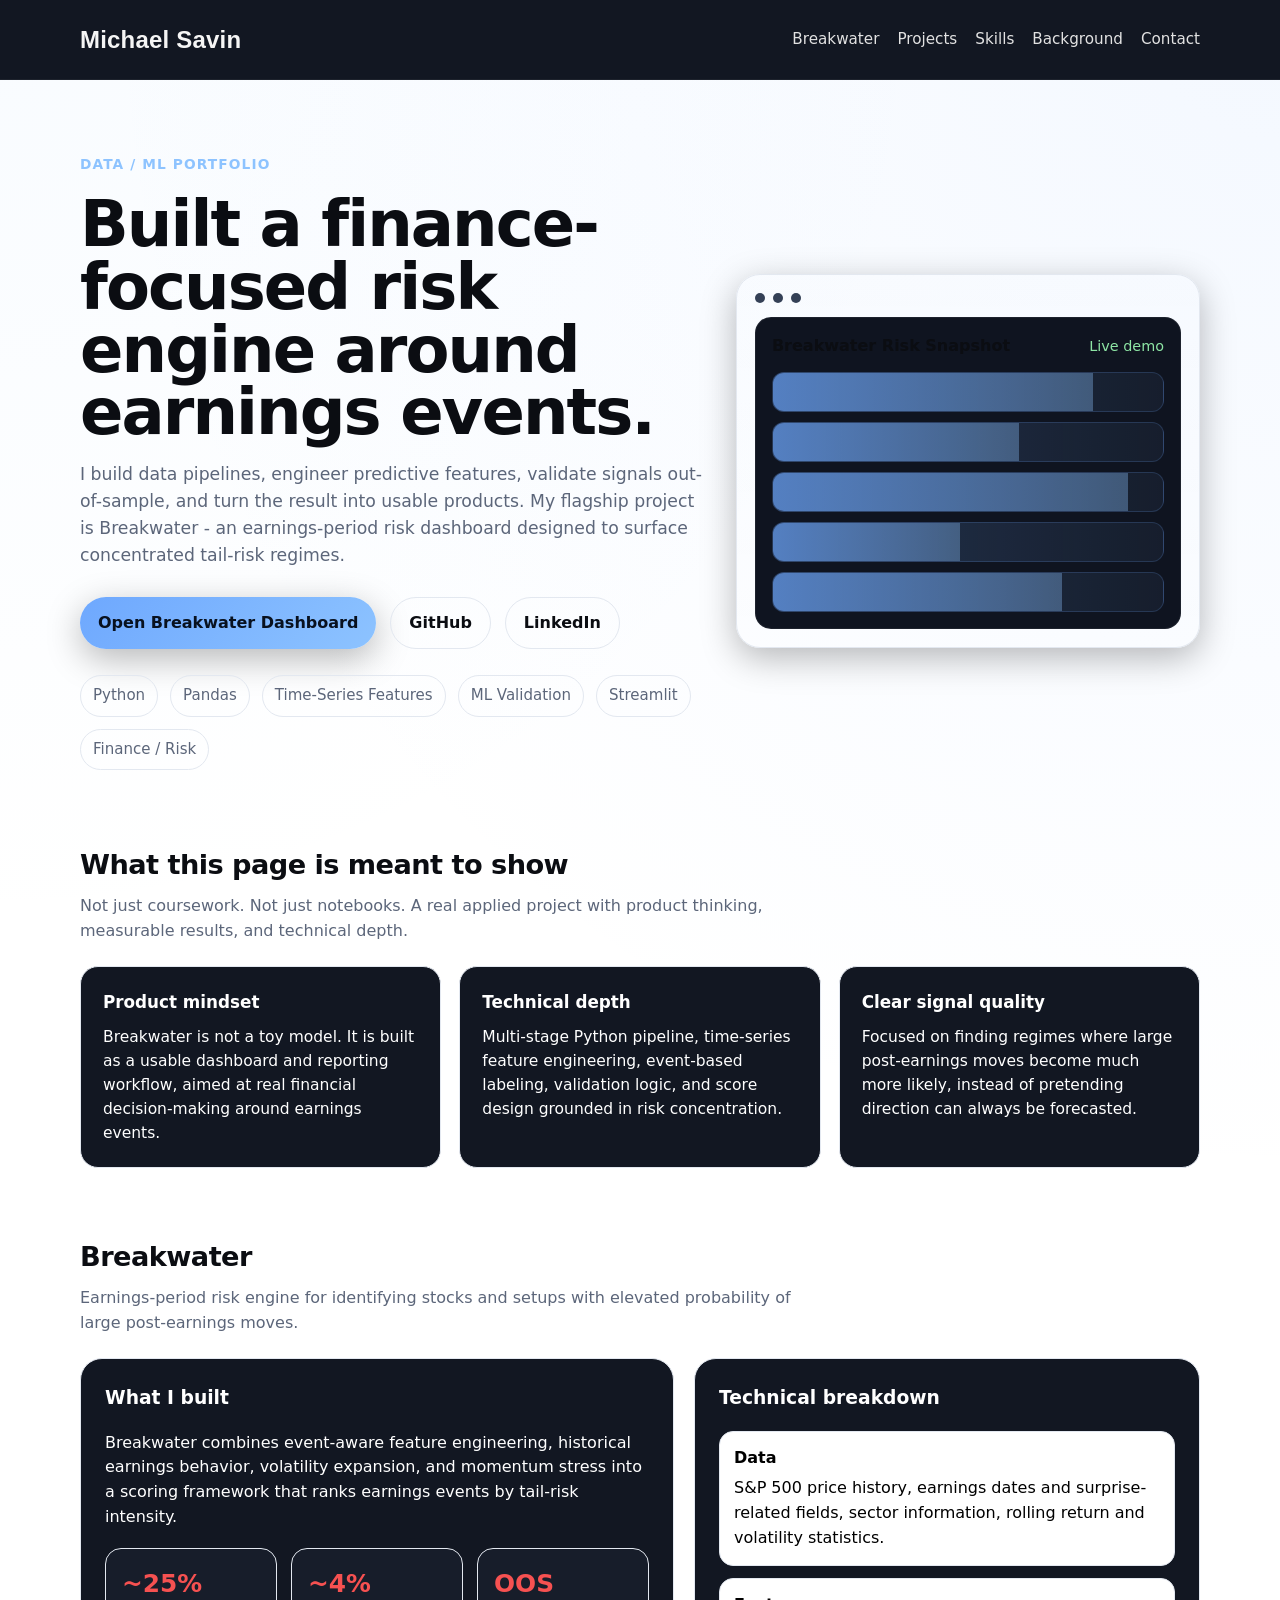
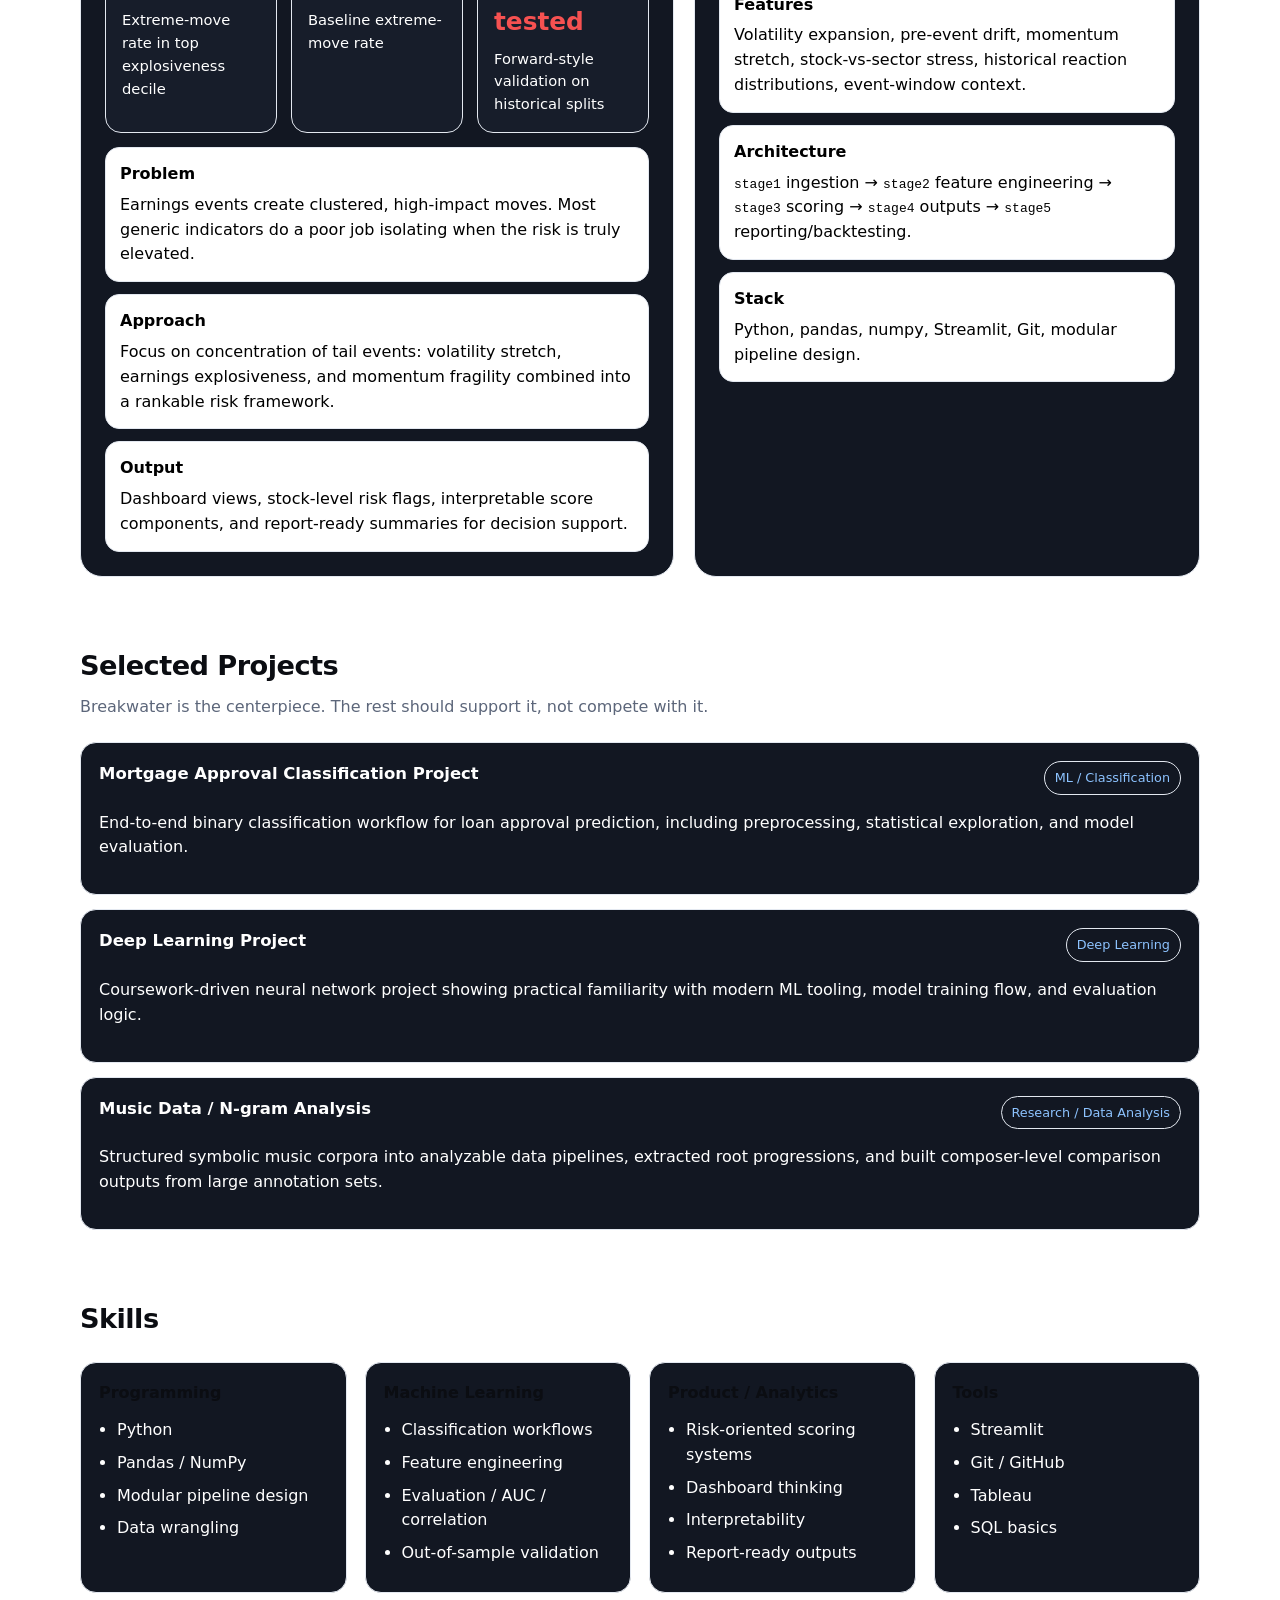
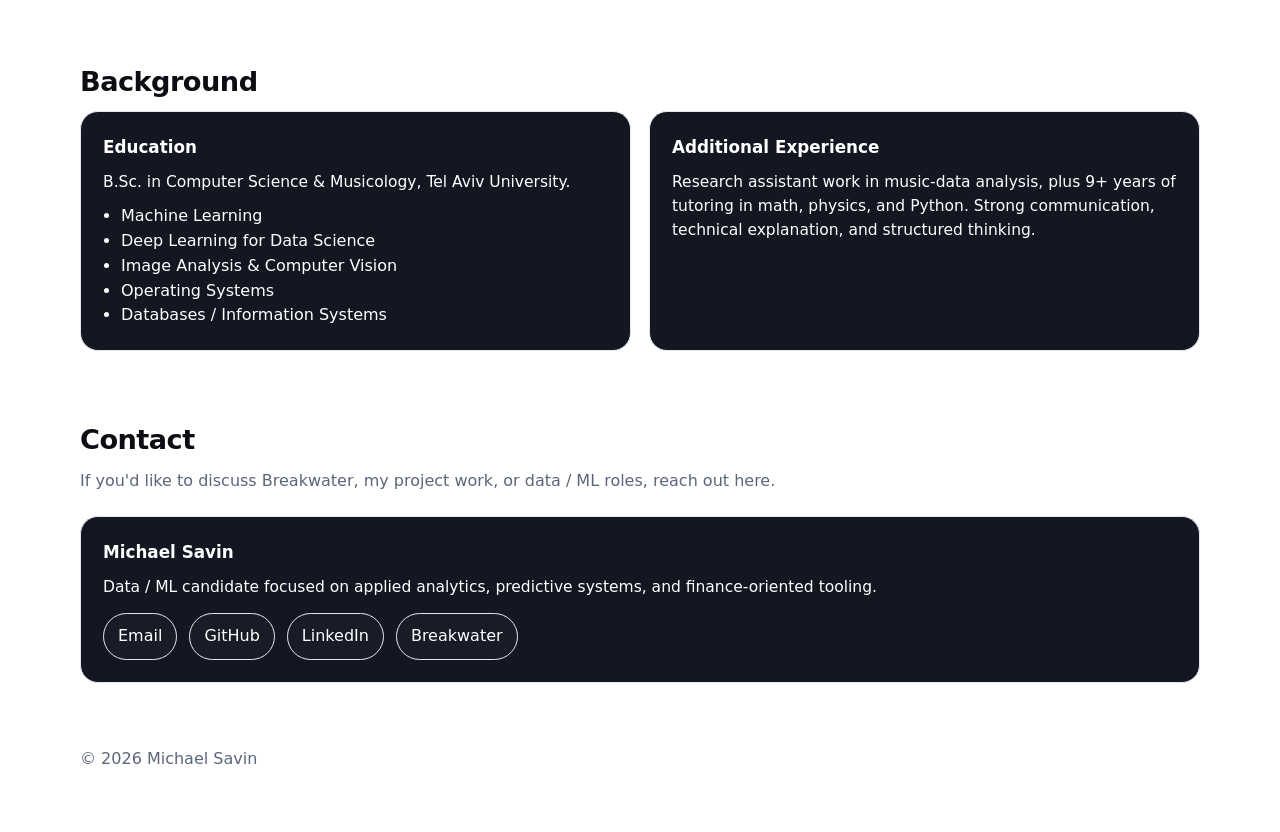
==== commit 48ef699b: "24/4/26" ====
--- a/index.html
+++ b/index.html
@@ -122,7 +122,7 @@
       <div class="breakwater-wrap">
         <div class="big-panel">
           <h3 style="margin-top:0;">What I built</h3>
-          <p style="color:var(--muted);">
+          <p >
             Breakwater combines event-aware feature engineering, historical earnings behavior,
             volatility expansion, and momentum stress into a scoring framework that ranks
             earnings events by tail-risk intensity.
--- a/styles.css
+++ b/styles.css
@@ -1,11 +1,10 @@
 :root {
     --bg: #ffffff;
-    --panel: #f5f7fb;
     --text: #0b0d12;
     --muted: #5c667a;
     --line: #e3e8f0;
-    /* --bg: #0b0d12;
-    --panel: #121722; */
+    /* --bg: #0b0d12; */
+    --panel: #121722;
     --panel-2: #171d2a;
     /* --text: #e8edf5;
     --muted: #a8b2c3;
@@ -57,8 +56,10 @@
     top: 0;
     z-index: 50;
     backdrop-filter: blur(12px);
-    background: rgba(15, 20, 32, 0.78);
+    background: var(--panel);
     border-bottom: 1px solid rgba(255,255,255,0.05);
+    align-content: center;
+    height: 80px;
 }
 
 .nav-inner {
@@ -72,6 +73,9 @@
 }
 
 .brand {
+    color: whitesmoke;
+    font-family: Verdana, Geneva, Tahoma, sans-serif;
+    font-size: x-large;
     font-weight: 700;
     letter-spacing: 0.2px;
 }
@@ -80,7 +84,7 @@
     display: flex;
     gap: 18px;
     flex-wrap: wrap;
-    color: var(--muted);
+    color: #e2e2e2;;
     font-size: 0.95rem;
 }
 
@@ -247,6 +251,7 @@
 
 .card {
     background: var(--panel);
+    color:white;
     border: 1px solid var(--line);
     border-radius: var(--radius);
     padding: 22px;
@@ -259,7 +264,7 @@
 
 .card p {
     margin: 0;
-    color: var(--muted);
+    color: white;
     font-size: 0.97rem;
 }
 
@@ -271,6 +276,7 @@
 
 .big-panel {
     background: var(--panel);
+    color:white;
     border: 1px solid var(--line);
     border-radius: 22px;
     padding: 24px;
@@ -291,13 +297,14 @@
 }
 
 .metric .num {
+    color: rgb(246, 81, 81);
     font-size: 1.55rem;
     font-weight: 700;
     margin-bottom: 6px;
 }
 
 .metric .label {
-    color: var(--muted);
+    color: white;
     font-size: 0.92rem;
 }
 
@@ -311,7 +318,8 @@
     border: 1px solid var(--line);
     border-radius: 14px;
     padding: 14px;
-    background: rgba(255,255,255,0.02);
+    background: #ffffff;
+    color:rgb(0, 0, 0);
 }
 
 .mini-item strong {
@@ -326,6 +334,7 @@
 
 .project-item {
     background: var(--panel);
+    color:white;
     border: 1px solid var(--line);
     border-radius: 16px;
     padding: 18px;
@@ -352,17 +361,17 @@
     font-size: 0.8rem;
     white-space: nowrap;
 }
-
 .project-item p,
 .project-item li,
 .skill-col li,
 .about p {
-    color: var(--muted);
+    color: white;
 }
 
 ul.clean {
     margin: 10px 0 0;
     padding-left: 18px;
+    color:white;
 }
 
 .skills-wrap {
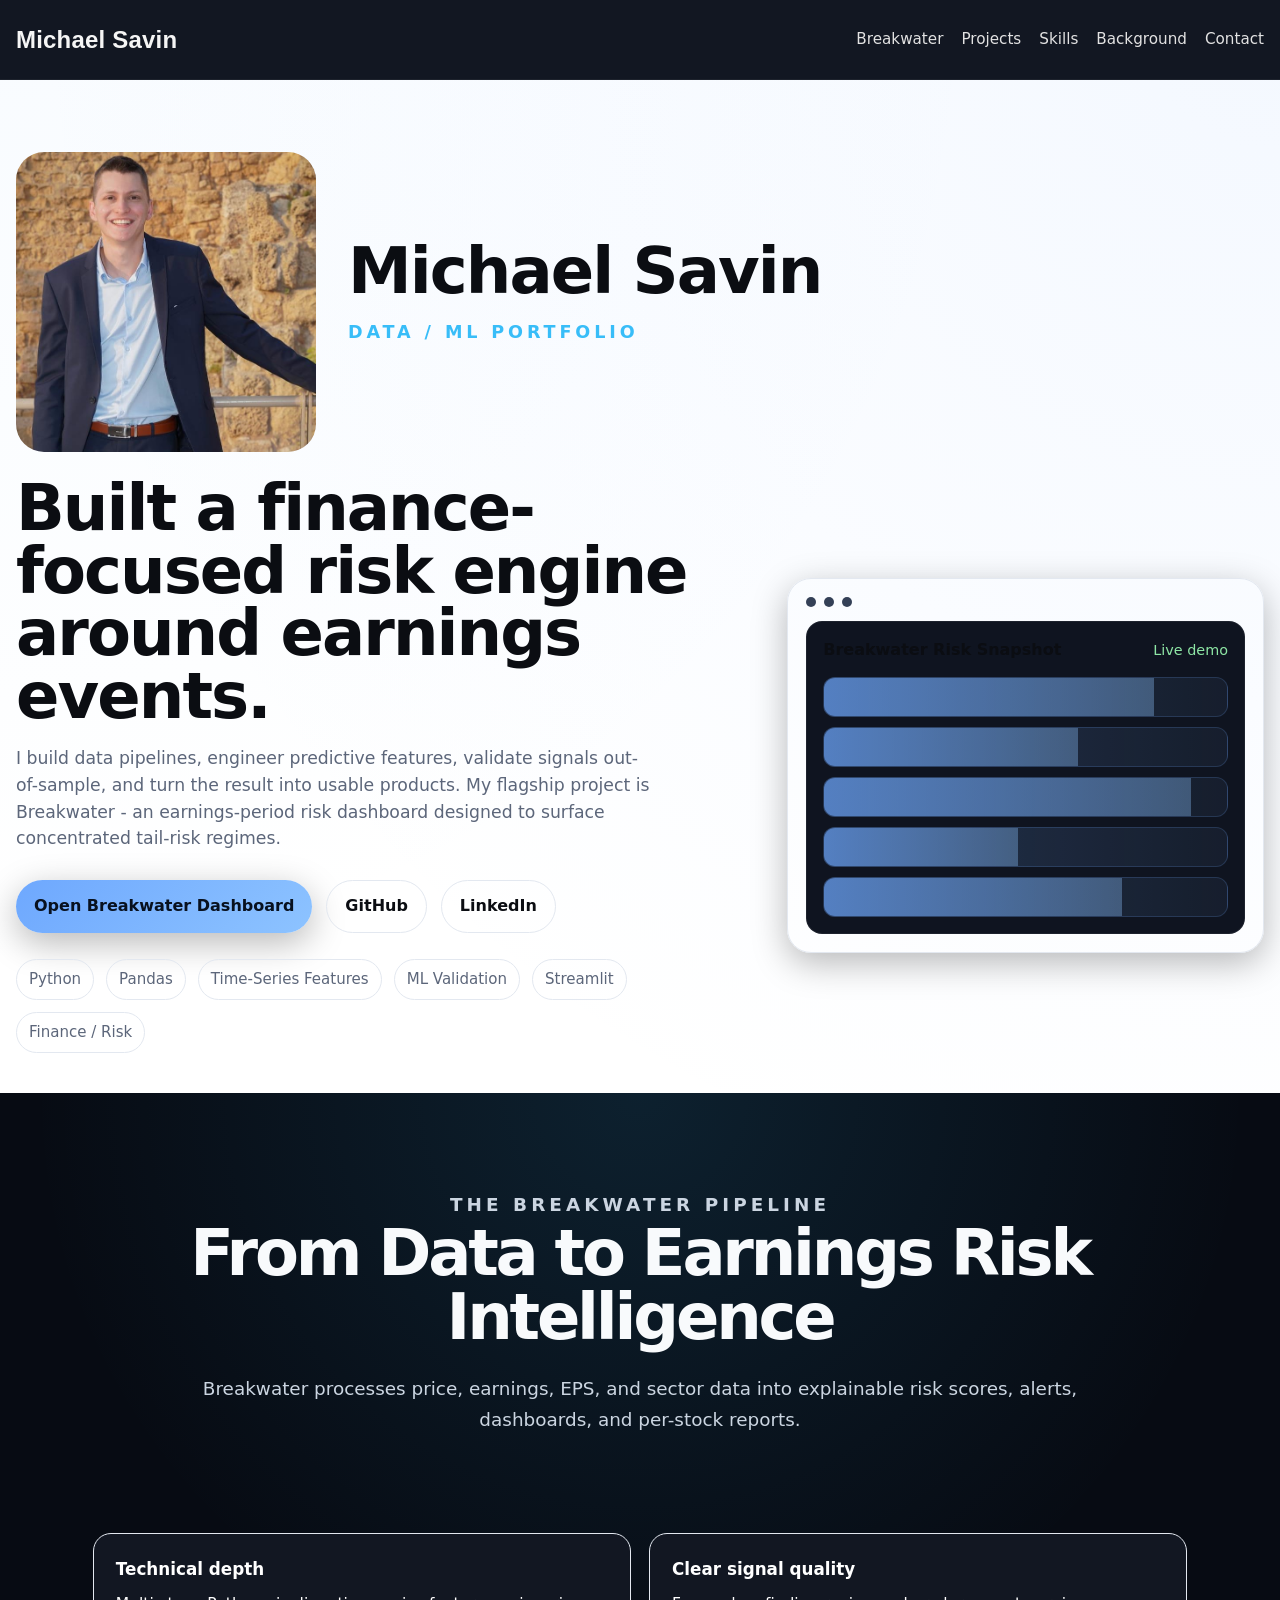
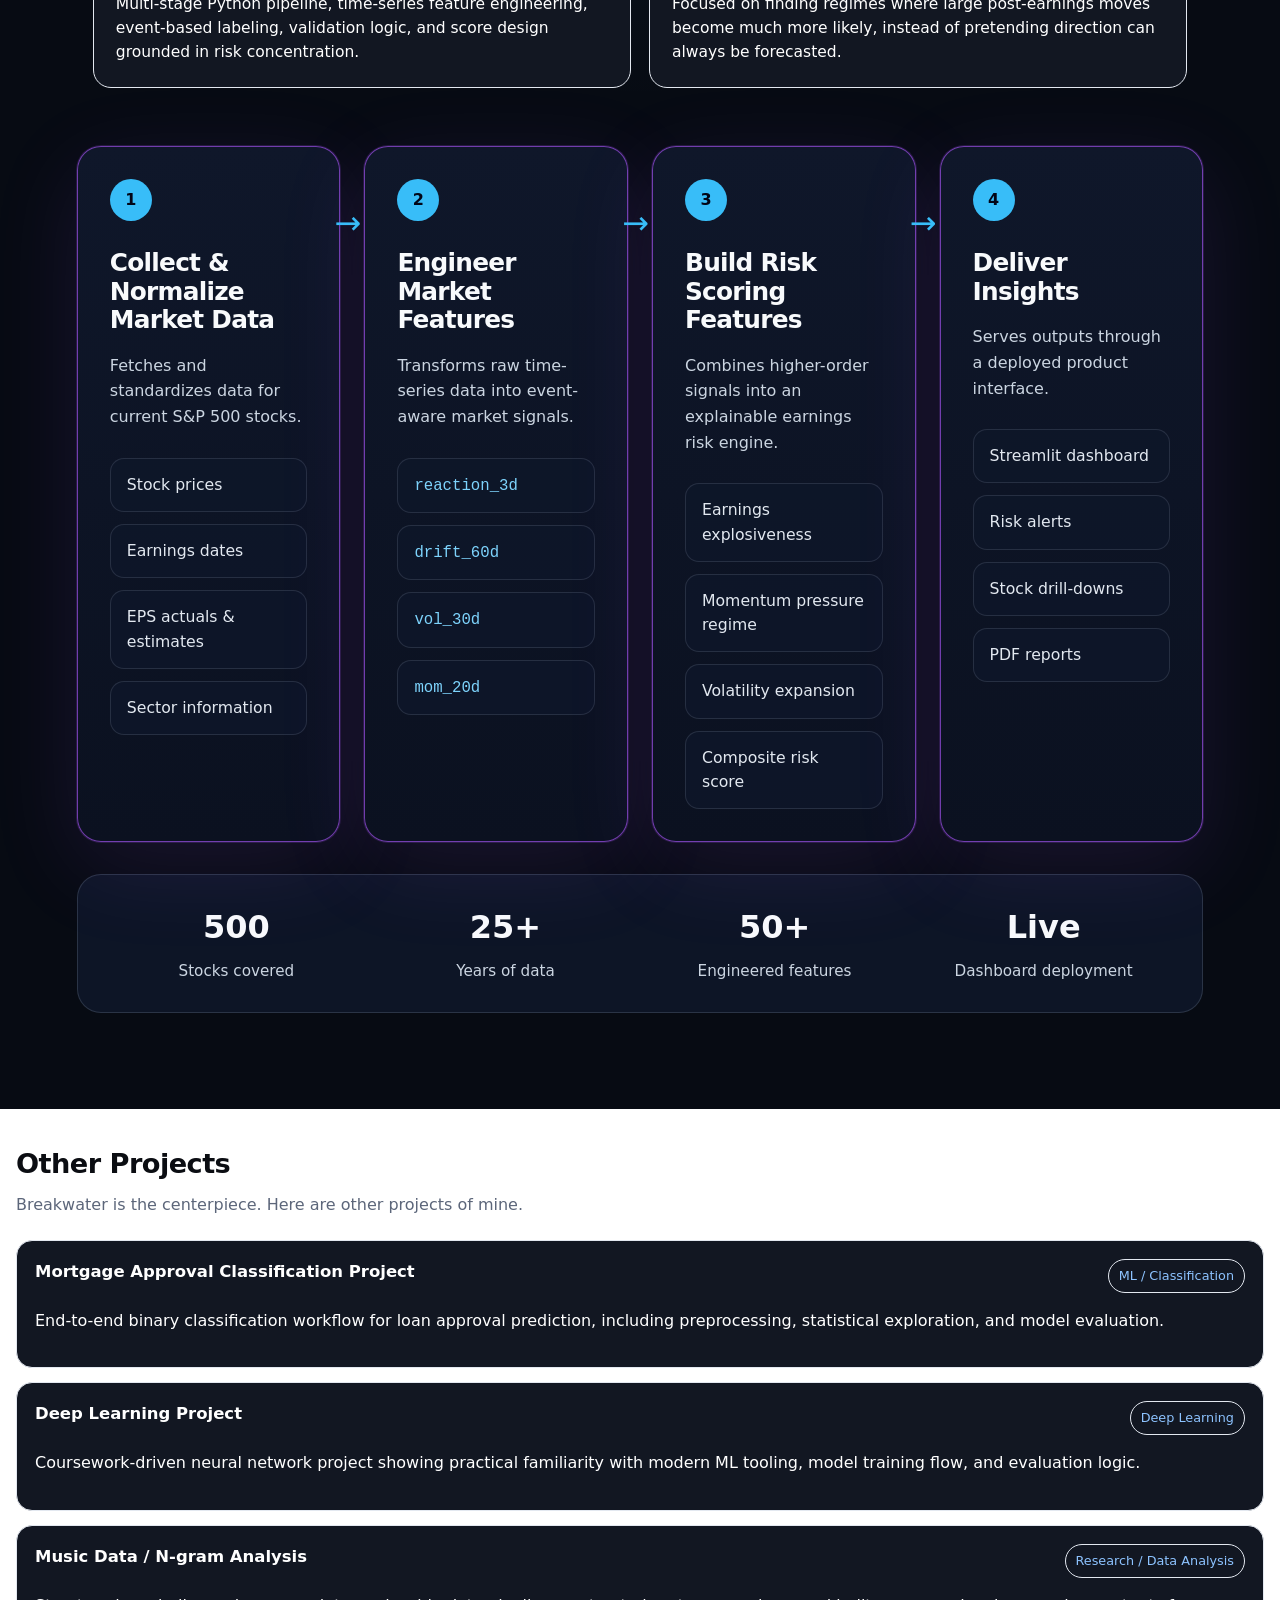
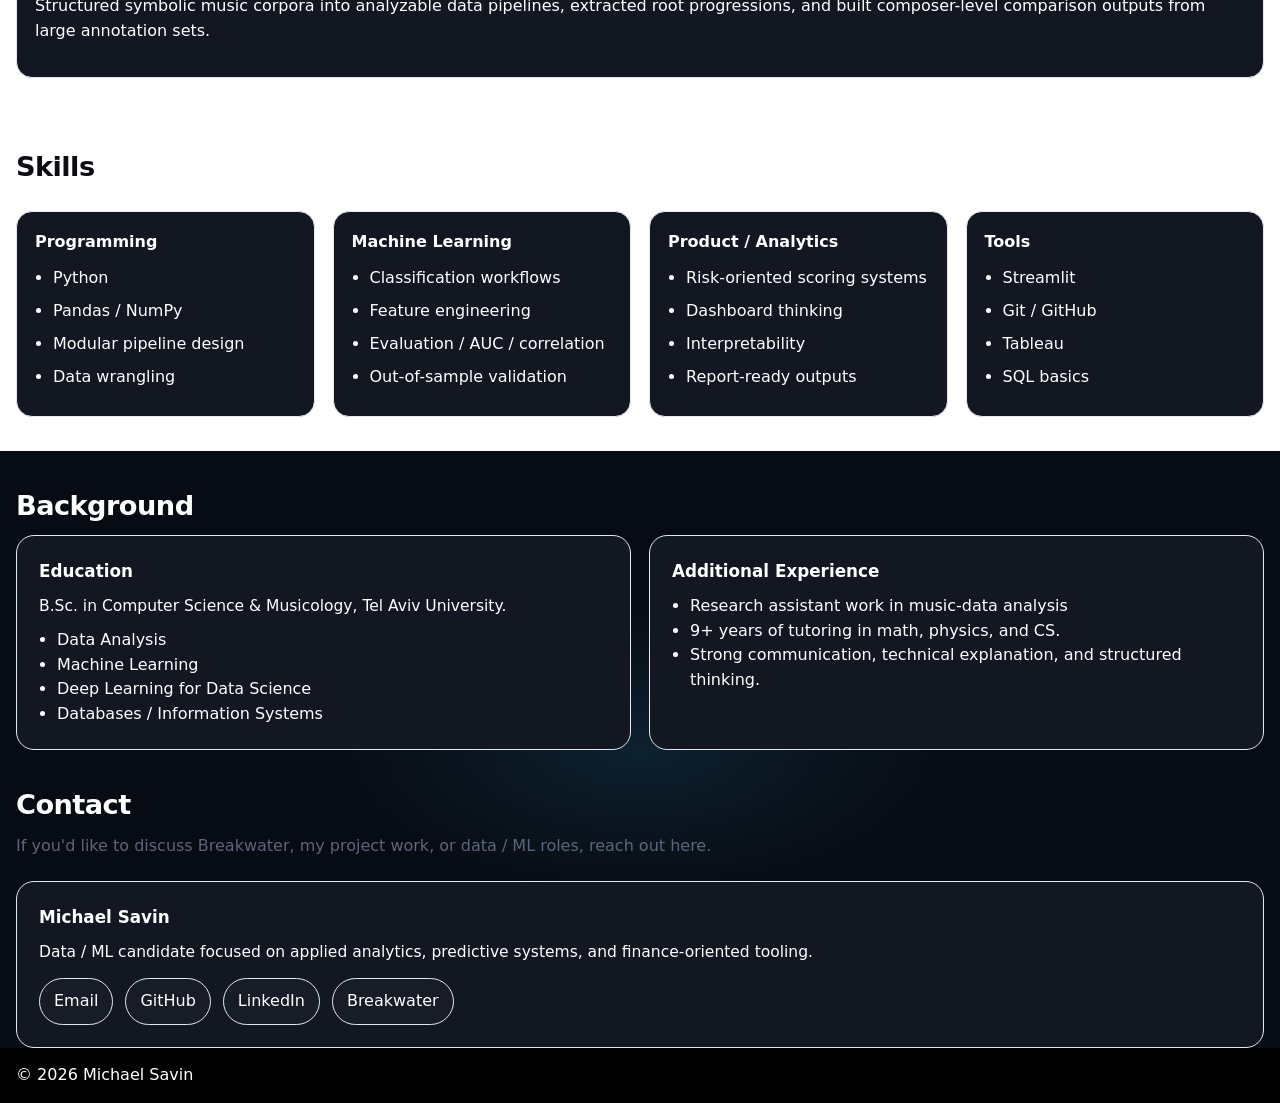
==== commit 6cc9d591: "25/4/26 improved design, added streamlit files" ====
--- a/index.html
+++ b/index.html
@@ -21,9 +21,18 @@
   </nav>
 
   <header class="hero">
+    <div class="container profile-row">
+      <img src="img/profile_pic.jpg" class="profile-pic" />
+      <div>
+        <h1>Michael Savin</h1>
+        <div class="eyebrow">Data / ML Portfolio</div>
+      </div>
+    </div>
+    
+    <br>
     <div class="container hero-grid">
       <div>
-        <div class="eyebrow">Data / ML Portfolio</div>
+        
         <h1>Built a finance-focused risk engine around earnings events.</h1>
         <p class="hero-sub">
           I build data pipelines, engineer predictive features, validate signals out-of-sample,
@@ -78,22 +87,18 @@
     </div>
   </header>
 
-  <section class="section">
-    <div class="container">
-      <h2 class="section-title">What this page is meant to show</h2>
-      <p class="section-sub">
-        Not just coursework. Not just notebooks. A real applied project with product thinking,
-        measurable results, and technical depth.
+  <section class="pipeline-section">
+    <div class="pipeline-header">
+      <p class="eyebrow">The Breakwater Pipeline</p>
+      <h1>From Data to Earnings Risk Intelligence</h1>
+      <p>
+        Breakwater processes price, earnings, EPS, and sector data into explainable
+        risk scores, alerts, dashboards, and per-stock reports.
       </p>
-
-      <div class="grid-3">
-        <div class="card">
-          <h3>Product mindset</h3>
-          <p>
-            Breakwater is not a toy model. It is built as a usable dashboard and reporting workflow,
-            aimed at real financial decision-making around earnings events.
-          </p>
-        </div>
+    </div>
+    <section class="section">
+      <div class="container">
+        <div class="grid-2">
         <div class="card">
           <h3>Technical depth</h3>
           <p>
@@ -109,93 +114,89 @@
           </p>
         </div>
       </div>
-    </div>
-  </section>
-
-  <section id="breakwater" class="section">
-    <div class="container">
-      <h2 class="section-title">Breakwater</h2>
-      <p class="section-sub">
-        Earnings-period risk engine for identifying stocks and setups with elevated probability of large post-earnings moves.
-      </p>
-
-      <div class="breakwater-wrap">
-        <div class="big-panel">
-          <h3 style="margin-top:0;">What I built</h3>
-          <p >
-            Breakwater combines event-aware feature engineering, historical earnings behavior,
-            volatility expansion, and momentum stress into a scoring framework that ranks
-            earnings events by tail-risk intensity.
-          </p>
-
-          <div class="metrics">
-            <div class="metric">
-              <div class="num">~25%</div>
-              <div class="label">Extreme-move rate in top explosiveness decile</div>
-            </div>
-            <div class="metric">
-              <div class="num">~4%</div>
-              <div class="label">Baseline extreme-move rate</div>
-            </div>
-            <div class="metric">
-              <div class="num">OOS tested</div>
-              <div class="label">Forward-style validation on historical splits</div>
-            </div>
-          </div>
-
-          <div class="mini-list">
-            <div class="mini-item">
-              <strong>Problem</strong>
-              Earnings events create clustered, high-impact moves. Most generic indicators do a poor
-              job isolating when the risk is truly elevated.
-            </div>
-            <div class="mini-item">
-              <strong>Approach</strong>
-              Focus on concentration of tail events: volatility stretch, earnings explosiveness,
-              and momentum fragility combined into a rankable risk framework.
-            </div>
-            <div class="mini-item">
-              <strong>Output</strong>
-              Dashboard views, stock-level risk flags, interpretable score components,
-              and report-ready summaries for decision support.
-            </div>
-          </div>
-        </div>
-
-        <div class="big-panel">
-          <h3 style="margin-top:0;">Technical breakdown</h3>
-          <div class="mini-list">
-            <div class="mini-item">
-              <strong>Data</strong>
-              S&amp;P 500 price history, earnings dates and surprise-related fields, sector information,
-              rolling return and volatility statistics.
-            </div>
-            <div class="mini-item">
-              <strong>Features</strong>
-              Volatility expansion, pre-event drift, momentum stretch, stock-vs-sector stress,
-              historical reaction distributions, event-window context.
-            </div>
-            <div class="mini-item">
-              <strong>Architecture</strong>
-              <code>stage1</code> ingestion → <code>stage2</code> feature engineering →
-              <code>stage3</code> scoring → <code>stage4</code> outputs →
-              <code>stage5</code> reporting/backtesting.
-            </div>
-            <div class="mini-item">
-              <strong>Stack</strong>
-              Python, pandas, numpy, Streamlit, Git, modular pipeline design.
-            </div>
-          </div>
-        </div>
-      </div>
-    </div>
-  </section>
-
+      </div>
+    </section>
+    <br>
+    <div class="pipeline-grid">
+      <article class="pipeline-card highlight">
+        <div class="step">1</div>
+        <h2>Collect & Normalize Market Data</h2>
+        <p>Fetches and standardizes data for current S&P 500 stocks.</p>
+
+        <ul>
+          <li>Stock prices</li>
+          <li>Earnings dates</li>
+          <li>EPS actuals & estimates</li>
+          <li>Sector information</li>
+        </ul>
+      </article>
+
+      <article class="pipeline-card highlight">
+        <div class="step">2</div>
+        <h2>Engineer Market Features</h2>
+        <p>Transforms raw time-series data into event-aware market signals.</p>
+
+        <ul>
+          <li><code>reaction_3d</code></li>
+          <li><code>drift_60d</code></li>
+          <li><code>vol_30d</code></li>
+          <li><code>mom_20d</code></li>
+        </ul>
+      </article>
+
+      <article class="pipeline-card highlight">
+        <div class="step">3</div>
+        <h2>Build Risk Scoring Features</h2>
+        <p>Combines higher-order signals into an explainable earnings risk engine.</p>
+
+        <ul>
+          <li>Earnings explosiveness</li>
+          <li>Momentum pressure regime</li>
+          <li>Volatility expansion</li>
+          <li>Composite risk score</li>
+        </ul>
+      </article>
+
+      <article class="pipeline-card highlight">
+        <div class="step">4</div>
+        <h2>Deliver Insights</h2>
+        <p>Serves outputs through a deployed product interface.</p>
+
+        <ul>
+          <li>Streamlit dashboard</li>
+          <li>Risk alerts</li>
+          <li>Stock drill-downs</li>
+          <li>PDF reports</li>
+        </ul>
+      </article>
+    </div>
+
+    <div class="pipeline-stats">
+      <div>
+        <strong>500</strong>
+        <span>Stocks covered</span>
+      </div>
+      <div>
+        <strong>25+</strong>
+        <span>Years of data</span>
+      </div>
+      <div>
+        <strong>50+</strong>
+        <span>Engineered features</span>
+      </div>
+      <div>
+        <strong>Live</strong>
+        <span>Dashboard deployment</span>
+      </div>
+    </div>
+  </section>
+
+  
   <section id="projects" class="section">
     <div class="container">
-      <h2 class="section-title">Selected Projects</h2>
+      <h2 class="section-title">Other Projects</h2>
       <p class="section-sub">
-        Breakwater is the centerpiece. The rest should support it, not compete with it.
+        Breakwater is the centerpiece. Here are other projects of mine.
       </p>
 
       <div class="project-list">
@@ -244,7 +245,7 @@
 
       <div class="skills-wrap">
         <div class="skill-col">
-          <h3>Programming</h3>
+          <h3 style="color:white;">Programming</h3>
           <ul>
             <li>Python</li>
             <li>Pandas / NumPy</li>
@@ -254,7 +255,7 @@
         </div>
 
         <div class="skill-col">
-          <h3>Machine Learning</h3>
+          <h3 style="color:white;">Machine Learning</h3>
           <ul>
             <li>Classification workflows</li>
             <li>Feature engineering</li>
@@ -264,7 +265,7 @@
         </div>
 
         <div class="skill-col">
-          <h3>Product / Analytics</h3>
+          <h3 style="color:white;">Product / Analytics</h3>
           <ul>
             <li>Risk-oriented scoring systems</li>
             <li>Dashboard thinking</li>
@@ -274,7 +275,7 @@
         </div>
 
         <div class="skill-col">
-          <h3>Tools</h3>
+          <h3 style="color:white;">Tools</h3>
           <ul>
             <li>Streamlit</li>
             <li>Git / GitHub</li>
@@ -286,6 +287,7 @@
     </div>
   </section>
 
+  <section id="bottom">
   <section id="about" class="section">
     <div class="container">
       <h2 class="section-title">Background</h2>
@@ -297,26 +299,26 @@
             B.Sc. in Computer Science &amp; Musicology, Tel Aviv University.
           </p>
           <ul class="clean">
+            <li>Data Analysis</li>
             <li>Machine Learning</li>
             <li>Deep Learning for Data Science</li>
-            <li>Image Analysis &amp; Computer Vision</li>
-            <li>Operating Systems</li>
             <li>Databases / Information Systems</li>
           </ul>
         </div>
 
         <div class="card">
           <h3>Additional Experience</h3>
-          <p>
-            Research assistant work in music-data analysis, plus 9+ years of tutoring in math,
-            physics, and Python. Strong communication, technical explanation, and structured thinking.
-          </p>
-        </div>
-      </div>
-    </div>
-  </section>
-
-  <section id="contact" class="section">
+            <ul class="clean">
+              <li>Research assistant work in music-data analysis</li>
+              <li>9+ years of tutoring in math, physics, and CS.</li>
+              <li>Strong communication, technical explanation, and structured thinking.</li>
+          </p>
+        </div>
+      </div>
+    </div>
+  </section>
+
+  
     <div class="container">
       <h2 class="section-title">Contact</h2>
       <p class="section-sub">
@@ -337,10 +339,11 @@
     </div>
   </section>
 
-  <footer class="footer">
-    <div class="container">
-      © 2026 Michael Savin
-    </div>
-  </footer>
+    <footer >
+      <div class="container">
+        © 2026 Michael Savin
+      </div>
+    </footer>
+  </section>
 </body>
 </html>
--- a/styles.css
+++ b/styles.css
@@ -12,7 +12,7 @@
     --accent: #6ea8fe;
     --accent-2: #8dc3ff;
     --success: #8ee6a5;
-    --max: 1120px;
+    --max: 1440px;
     --radius: 18px;
     --shadow: 0 10px 35px rgba(0,0,0,0.28);
 }
@@ -72,6 +72,19 @@
     gap: 18px;
 }
 
+.profile-row {
+  display: flex;
+  align-items: center;
+  gap: 32px;
+}
+
+.profile-pic {
+  width: 300px;
+  height: 300px;
+  object-fit: cover;
+  border-radius: 28px;
+}
+
 .brand {
     color: whitesmoke;
     font-family: Verdana, Geneva, Tahoma, sans-serif;
@@ -89,7 +102,7 @@
 }
 
 .nav-links a:hover {
-    color: var(--text);
+  color: var(--accent-2); /* not var(--text), which is black on dark nav */
 }
 
 .hero {
@@ -98,8 +111,8 @@
 
 .hero-grid {
     display: grid;
-    grid-template-columns: 1.15fr 0.85fr;
-    gap: 28px;
+     grid-template-columns: minmax(0, 1.2fr) minmax(420px, 0.8fr);
+  gap: 56px;
     align-items: center;
 }
 
@@ -235,6 +248,7 @@
     font-size: 1.7rem;
     margin: 0 0 8px;
     letter-spacing: -0.02em;
+
 }
 
 .section-sub {
@@ -243,9 +257,9 @@
     max-width: 70ch;
 }
 
-.grid-3 {
-    display: grid;
-    grid-template-columns: repeat(3, 1fr);
+.grid-2 {
+    display: grid;
+    grid-template-columns: repeat(2, 1fr);
     gap: 18px;
 }
 
@@ -407,9 +421,22 @@
     gap: 18px;
 }
 
-.footer {
-    padding: 30px 0 60px;
-    color: var(--muted);
+#about{
+    color: white;
+}
+
+footer {
+    background-color: #000000;
+    margin-top: 0;
+    padding: 15px 0 15px;
+    color: white;
+}
+
+#bottom{
+    background:
+    radial-gradient(rgba(56, 189, 248, 0.12), transparent 35%),
+    #070b13;
+    color: white;
 }
 
 .contact-box {
@@ -429,6 +456,183 @@
 .contact-box a:hover {
     color: var(--text);
     border-color: #3b4b67;
+}
+
+.pipeline-section {
+  background:
+    radial-gradient(circle at top, rgba(56, 189, 248, 0.12), transparent 35%),
+    #070b13;
+  color: #f8fafc;
+  padding: 96px 6vw;
+  font-family: Inter, system-ui, -apple-system, BlinkMacSystemFont, sans-serif;
+}
+
+.pipeline-header {
+  max-width: 900px;
+  margin: 0 auto 64px;
+  text-align: center;
+}
+
+.eyebrow {
+  color: #38bdf8;
+  text-transform: uppercase;
+  letter-spacing: 0.22em;
+  font-weight: 700;
+  font-size: 1.1rem;
+  margin-bottom: 18px;
+}
+
+.pipeline-header h1 {
+  font-size: clamp(2.4rem, 5vw, 5rem);
+  line-height: 1;
+  margin: 0 0 24px;
+  letter-spacing: -0.05em;
+}
+
+.pipeline-header p {
+  color: #cbd5e1;
+  font-size: 1.15rem;
+  line-height: 1.7;
+  margin: 0;
+}
+
+.pipeline-grid {
+  display: grid;
+  grid-template-columns: repeat(4, 1fr);
+  gap: 24px;
+  max-width: 1500px;
+  margin: 0 auto;
+}
+
+.pipeline-card {
+  position: relative;
+  background: linear-gradient(180deg, #0f172a, #0b1120);
+  border: 1px solid rgba(148, 163, 184, 0.22);
+  border-radius: 24px;
+  padding: 32px;
+  min-height: 420px;
+  box-shadow: 0 24px 80px rgba(0, 0, 0, 0.35);
+}
+
+.pipeline-card::after {
+  content: "→";
+  position: absolute;
+  right: -22px;
+  top: 52px;
+  color: #38bdf8;
+  font-size: 2rem;
+  z-index: 2;
+}
+
+.pipeline-card:last-child::after {
+  display: none;
+}
+
+.pipeline-card.highlight {
+  border-color: rgba(168, 85, 247, 0.65);
+  box-shadow:
+    0 0 0 1px rgba(168, 85, 247, 0.18),
+    0 24px 90px rgba(168, 85, 247, 0.12);
+}
+
+.step {
+  width: 42px;
+  height: 42px;
+  background: #38bdf8;
+  color: #020617;
+  border-radius: 999px;
+  display: grid;
+  place-items: center;
+  font-weight: 800;
+  margin-bottom: 28px;
+}
+
+.pipeline-card h2 {
+  font-size: 1.55rem;
+  line-height: 1.15;
+  margin: 0 0 18px;
+  letter-spacing: -0.03em;
+}
+
+.pipeline-card p {
+  color: #cbd5e1;
+  line-height: 1.6;
+  margin: 0 0 28px;
+}
+
+.pipeline-card ul {
+  list-style: none;
+  padding: 0;
+  margin: 0;
+  display: grid;
+  gap: 12px;
+}
+
+.pipeline-card li {
+  background: rgba(15, 23, 42, 0.85);
+  border: 1px solid rgba(148, 163, 184, 0.18);
+  border-radius: 14px;
+  padding: 14px 16px;
+  color: #e2e8f0;
+  font-size: 0.98rem;
+}
+
+.pipeline-card code {
+  color: #7dd3fc;
+  font-family: "SFMono-Regular", Consolas, monospace;
+}
+
+.pipeline-stats {
+  max-width: 1500px;
+  margin: 32px auto 0;
+  padding: 28px 36px;
+  background: rgba(15, 23, 42, 0.9);
+  border: 1px solid rgba(148, 163, 184, 0.22);
+  border-radius: 24px;
+  display: grid;
+  grid-template-columns: repeat(4, 1fr);
+  gap: 24px;
+  text-align: center;
+}
+
+.pipeline-stats strong {
+  display: block;
+  font-size: 2rem;
+  margin-bottom: 6px;
+}
+
+.pipeline-stats span {
+  color: #cbd5e1;
+  font-size: 0.95rem;
+}
+
+@media (max-width: 1100px) {
+  .pipeline-grid {
+    grid-template-columns: repeat(2, 1fr);
+  }
+
+  .pipeline-card::after {
+    display: none;
+  }
+
+  .pipeline-stats {
+    grid-template-columns: repeat(2, 1fr);
+  }
+}
+
+@media (max-width: 650px) {
+  .pipeline-section {
+    padding: 72px 20px;
+  }
+
+  .pipeline-grid,
+  .pipeline-stats {
+    grid-template-columns: 1fr;
+  }
+
+  .pipeline-card {
+    min-height: auto;
+  }
 }
 
 @media (max-width: 960px) {
@@ -439,7 +643,7 @@
     grid-template-columns: 1fr;
     }
 
-    .grid-3,
+    .grid-2,
     .metrics {
     grid-template-columns: 1fr;
     }
@@ -463,4 +667,33 @@
     .nav-inner {
     width: min(calc(100% - 24px), var(--max));
     }
+}
+
+@media (min-width: 1400px) {
+  :root {
+    --max: 1520px;
+  }
+
+  .hero {
+    padding-top: 96px;
+  }
+
+  .hero-grid {
+    grid-template-columns: 1.25fr 0.75fr;
+    gap: 72px;
+  }
+
+  .pipeline-section {
+    padding-left: 4vw;
+    padding-right: 4vw;
+  }
+
+  .pipeline-grid,
+  .pipeline-stats {
+    max-width: 1600px;
+  }
+
+  .skills-wrap {
+    grid-template-columns: repeat(4, 1fr);
+  }
 }
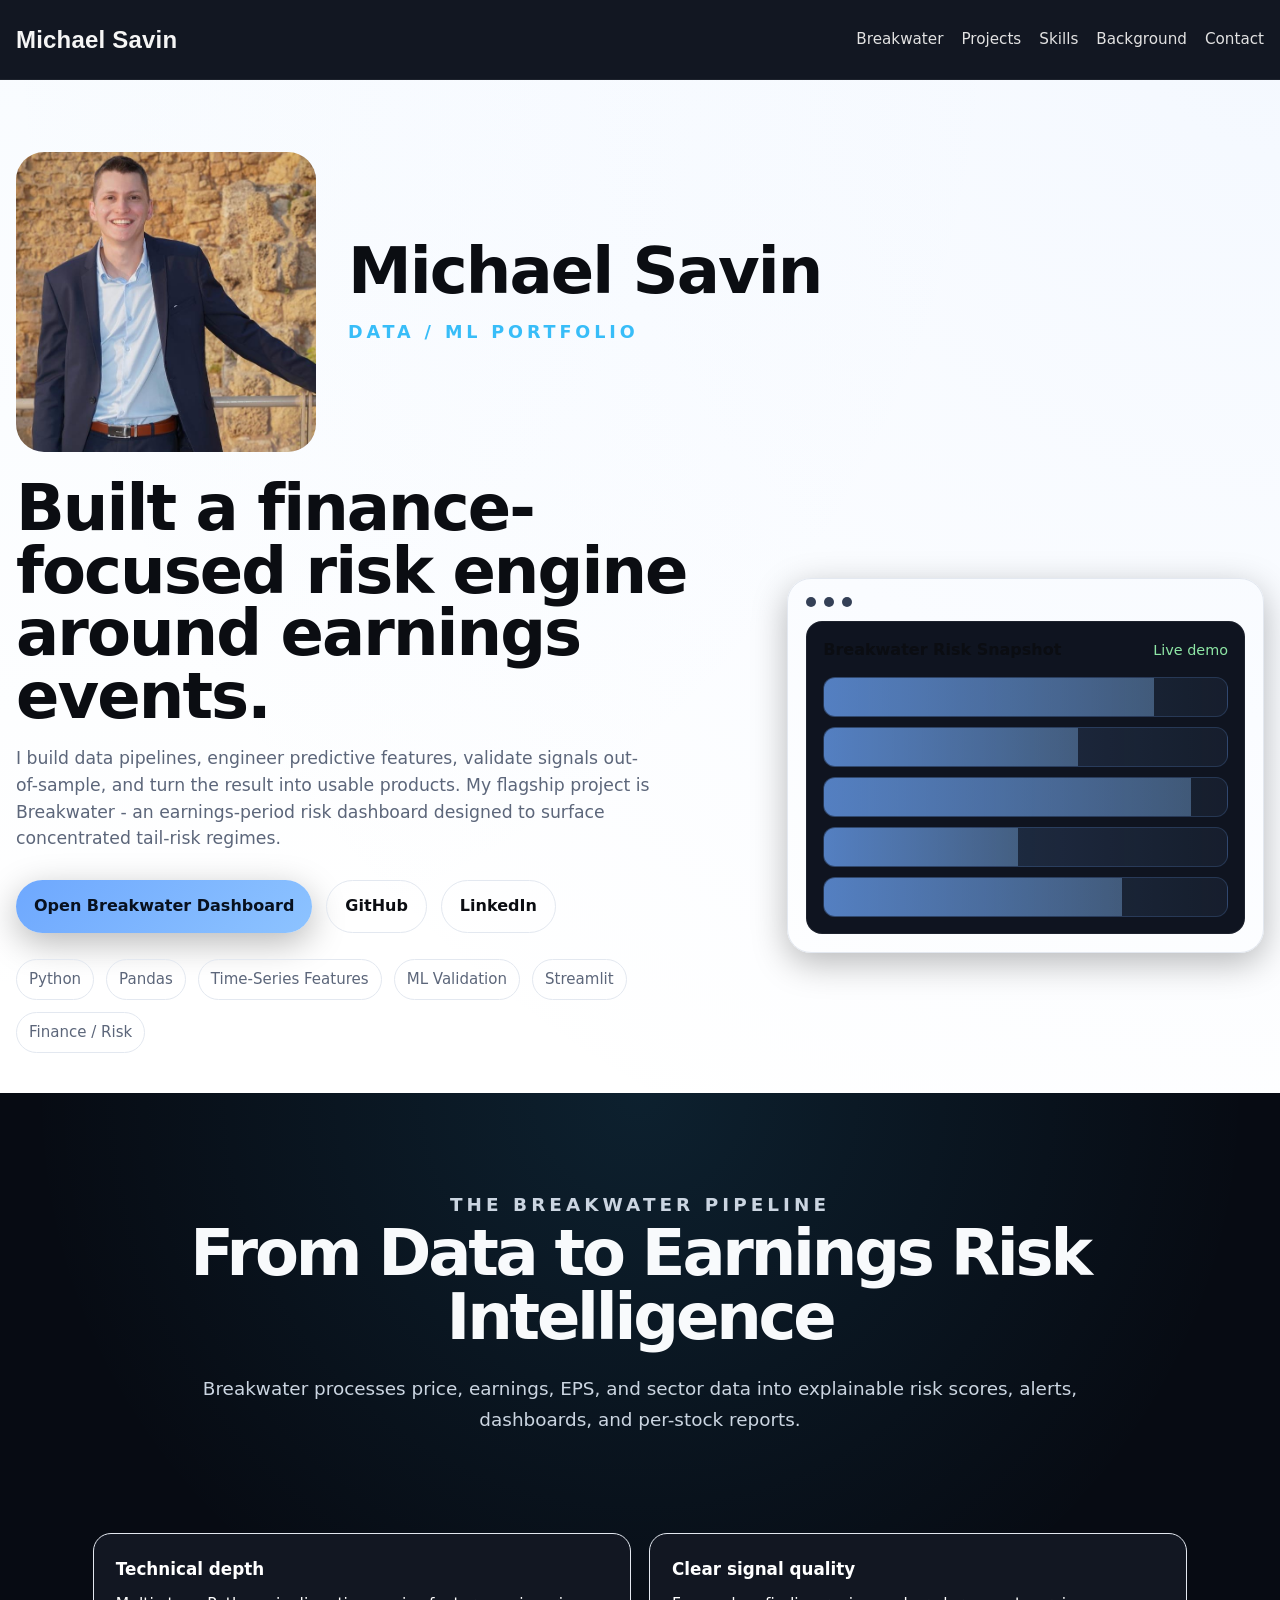
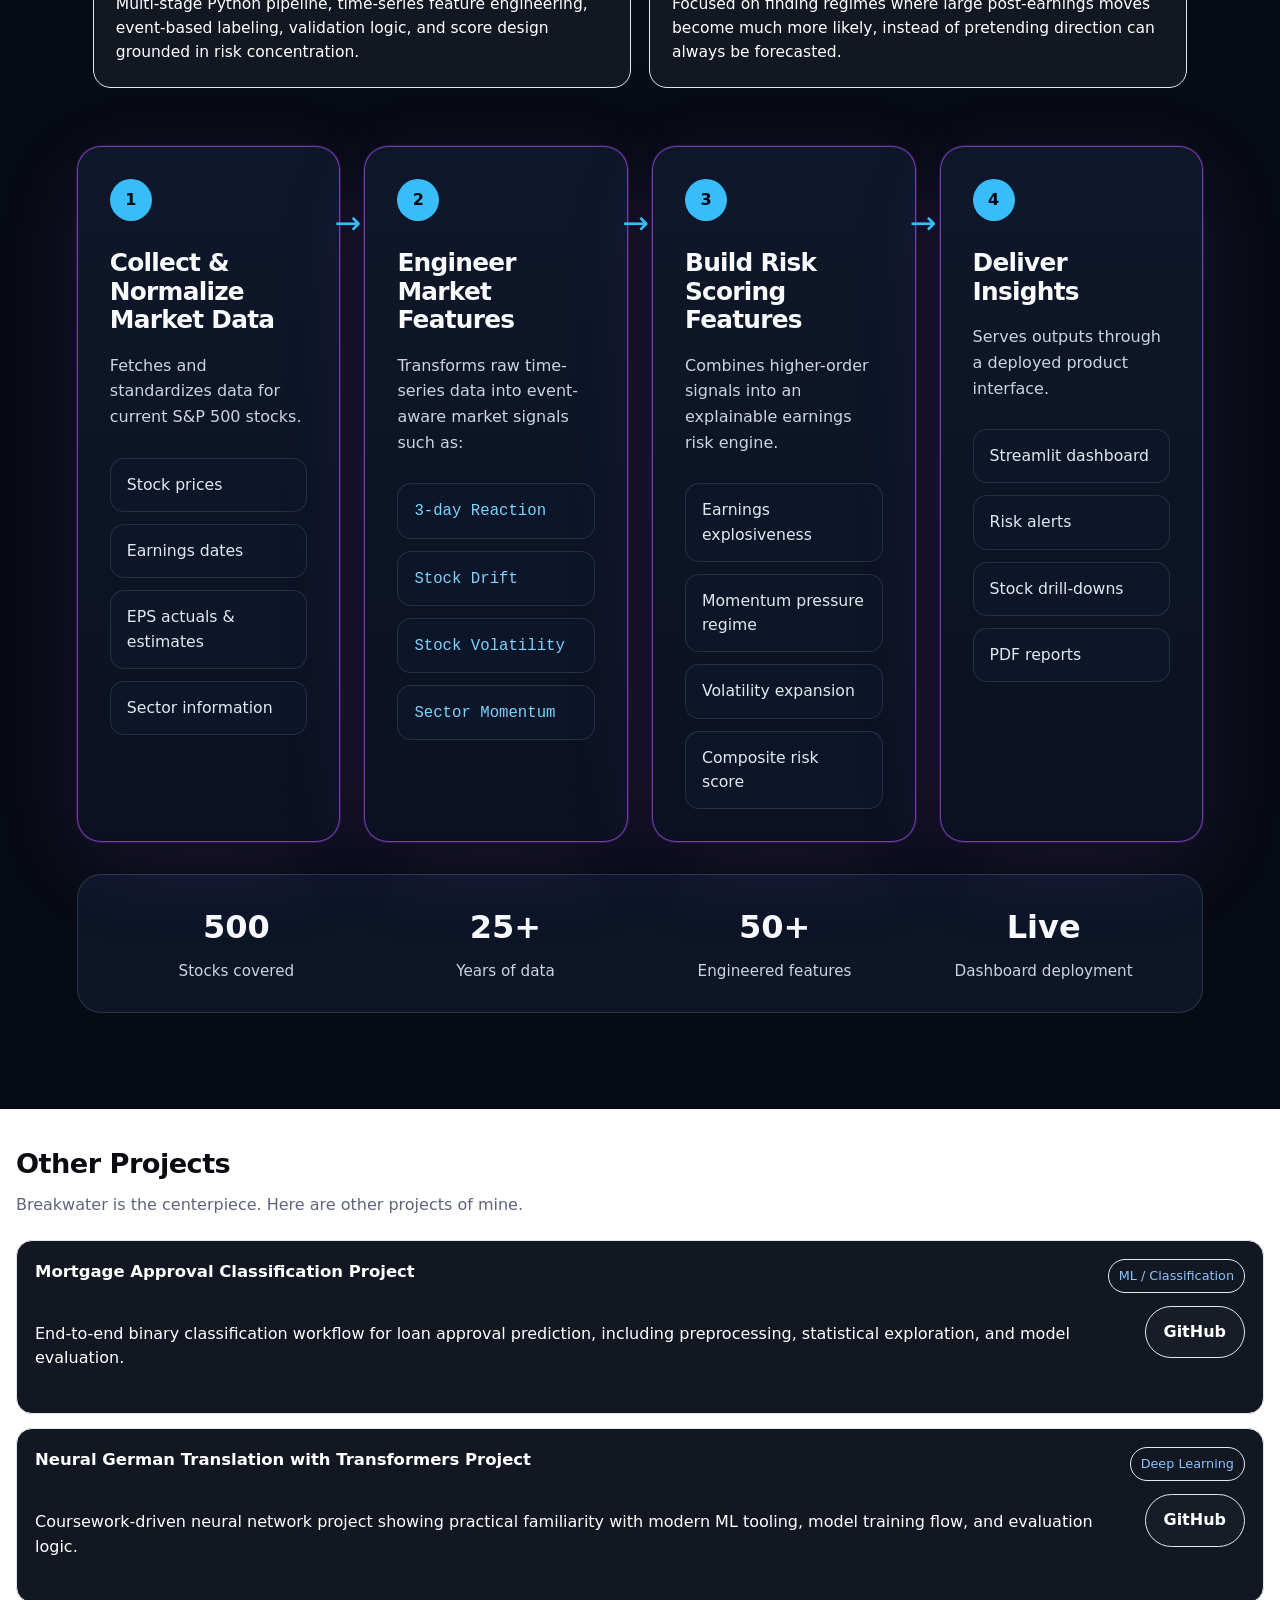
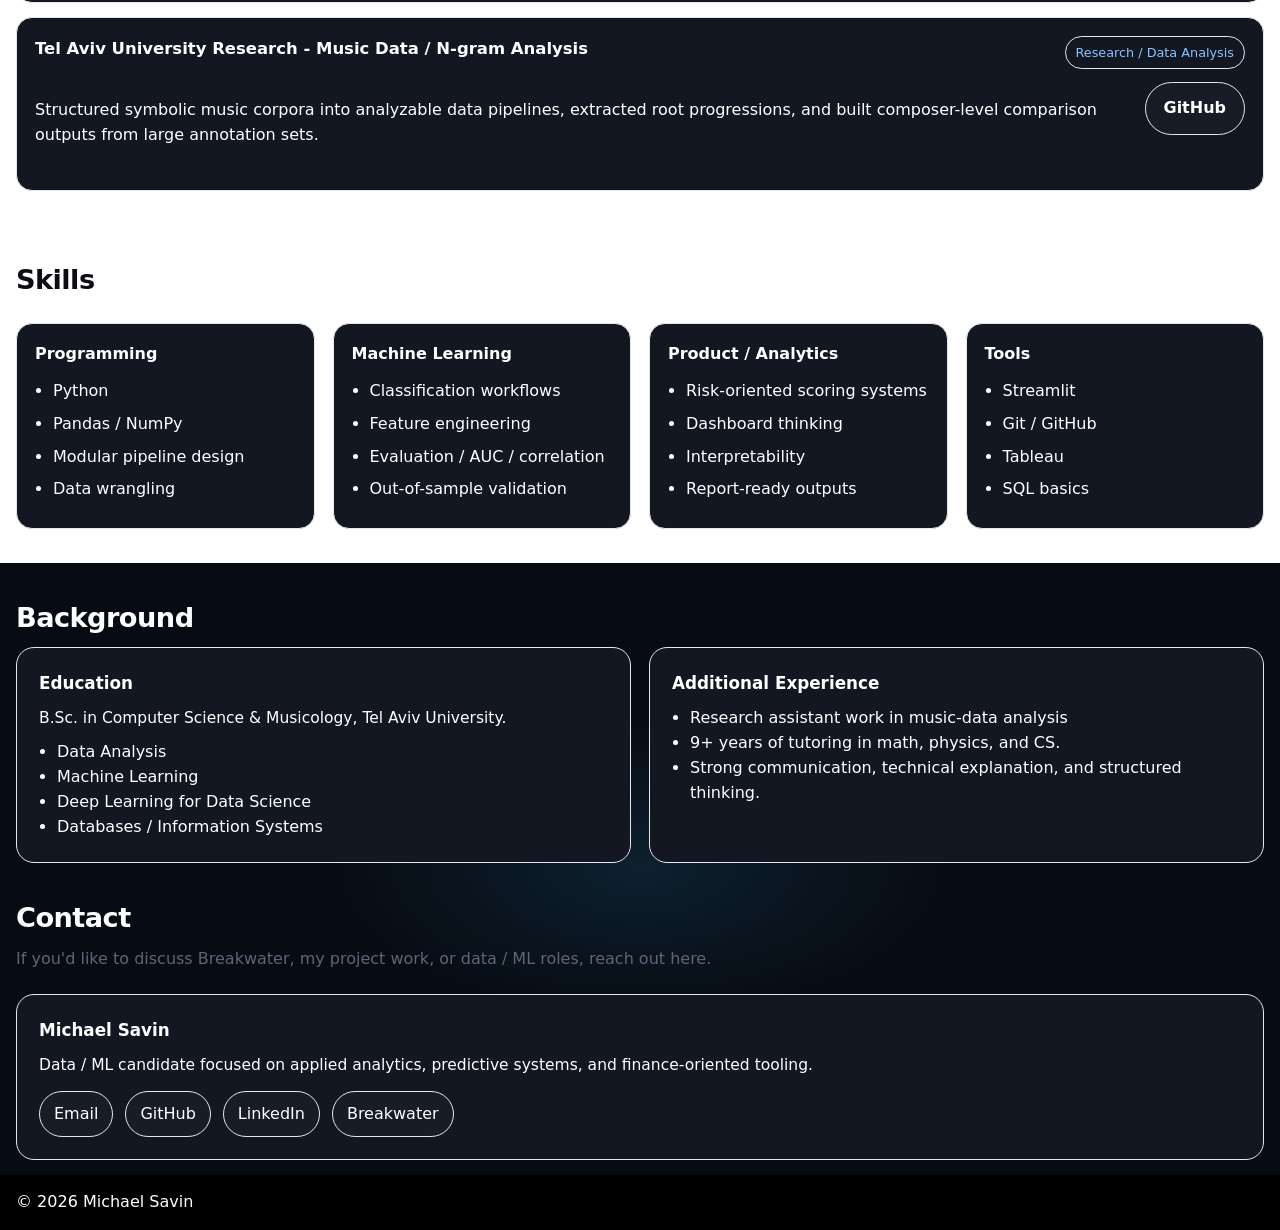
==== commit 3606f3c9: "25/4/26 updated html" ====
--- a/index.html
+++ b/index.html
@@ -9,9 +9,9 @@
 <body>
   <nav class="nav">
     <div class="nav-inner">
-      <div class="brand">Michael Savin</div>
+      <a class="brand" href="#">Michael Savin</a>
       <div class="nav-links">
-        <a href="#breakwater">Breakwater</a>
+        <a href="https://www.harbor-markets.com/breakwater/" target="_blank" rel="noopener noreferrer">Breakwater</a>
         <a href="#projects">Projects</a>
         <a href="#skills">Skills</a>
         <a href="#about">Background</a>
@@ -134,13 +134,13 @@
       <article class="pipeline-card highlight">
         <div class="step">2</div>
         <h2>Engineer Market Features</h2>
-        <p>Transforms raw time-series data into event-aware market signals.</p>
+        <p>Transforms raw time-series data into event-aware market signals such as:</p>
 
         <ul>
-          <li><code>reaction_3d</code></li>
-          <li><code>drift_60d</code></li>
-          <li><code>vol_30d</code></li>
-          <li><code>mom_20d</code></li>
+          <li><code>3-day Reaction</code></li>
+          <li><code>Stock Drift</code></li>
+          <li><code>Stock Volatility</code></li>
+          <li><code>Sector Momentum</code></li>
         </ul>
       </article>
 
@@ -205,32 +205,48 @@
             <h3>Mortgage Approval Classification Project</h3>
             <span class="tag">ML / Classification</span>
           </div>
-          <p>
-            End-to-end binary classification workflow for loan approval prediction, including
-            preprocessing, statistical exploration, and model evaluation.
-          </p>
+          <div class="project-item-top">
+            <p>
+              End-to-end binary classification workflow for loan approval prediction, including
+              preprocessing, statistical exploration, and model evaluation.
+            </p>
+            <a style="color:white;" class="btn btn-secondary" href="https://github.com/Savin97/Mortgage-Loan-Approval-Prediction-Model" target="_blank" rel="noopener noreferrer">
+              GitHub
+            </a>
+            </div>
         </div>
 
         <div class="project-item">
           <div class="project-item-top">
-            <h3>Deep Learning Project</h3>
+            <h3>Neural German Translation with Transformers Project</h3>
             <span class="tag">Deep Learning</span>
           </div>
-          <p>
-            Coursework-driven neural network project showing practical familiarity with modern ML tooling,
-            model training flow, and evaluation logic.
-          </p>
-        </div>
-
+          <div class="project-item-top">
+            <p>
+              Coursework-driven neural network project showing practical familiarity with modern ML tooling,
+              model training flow, and evaluation logic.
+            </p>
+            <a style="color:white;" class="btn btn-secondary" href="https://github.com/Savin97/Neural-Machine-German-Translation-with-Transformers" target="_blank" rel="noopener noreferrer">
+              GitHub
+            </a>
+          </div>
+        </div>
         <div class="project-item">
           <div class="project-item-top">
-            <h3>Music Data / N-gram Analysis</h3>
+            <h3>Tel Aviv University Research - Music Data / N-gram Analysis</h3>
             <span class="tag">Research / Data Analysis</span>
           </div>
-          <p>
+          <div class="project-item-top">
+            <p>
             Structured symbolic music corpora into analyzable data pipelines, extracted root progressions,
             and built composer-level comparison outputs from large annotation sets.
           </p>
+            <a style="color:white;" class="btn btn-secondary" href="https://github.com/Savin97/TAU-RA-Code" target="_blank" rel="noopener noreferrer">
+              GitHub
+            </a>
+          </div>
+          
+          
         </div>
       </div>
     </div>
@@ -288,35 +304,35 @@
   </section>
 
   <section id="bottom">
-  <section id="about" class="section">
-    <div class="container">
-      <h2 class="section-title">Background</h2>
-
-      <div class="about">
-        <div class="card">
-          <h3>Education</h3>
-          <p>
-            B.Sc. in Computer Science &amp; Musicology, Tel Aviv University.
-          </p>
-          <ul class="clean">
-            <li>Data Analysis</li>
-            <li>Machine Learning</li>
-            <li>Deep Learning for Data Science</li>
-            <li>Databases / Information Systems</li>
-          </ul>
-        </div>
-
-        <div class="card">
-          <h3>Additional Experience</h3>
+    <section id="about" class="section">
+      <div class="container">
+        <h2 class="section-title">Background</h2>
+
+        <div class="about">
+          <div class="card">
+            <h3>Education</h3>
+            <p>
+              B.Sc. in Computer Science &amp; Musicology, Tel Aviv University.
+            </p>
             <ul class="clean">
-              <li>Research assistant work in music-data analysis</li>
-              <li>9+ years of tutoring in math, physics, and CS.</li>
-              <li>Strong communication, technical explanation, and structured thinking.</li>
-          </p>
-        </div>
-      </div>
-    </div>
-  </section>
+              <li>Data Analysis</li>
+              <li>Machine Learning</li>
+              <li>Deep Learning for Data Science</li>
+              <li>Databases / Information Systems</li>
+            </ul>
+          </div>
+
+          <div class="card">
+            <h3>Additional Experience</h3>
+              <ul class="clean">
+                <li>Research assistant work in music-data analysis</li>
+                <li>9+ years of tutoring in math, physics, and CS.</li>
+                <li>Strong communication, technical explanation, and structured thinking.</li>
+            </p>
+          </div>
+        </div>
+      </div>
+    </section>
 
   
     <div class="container">
@@ -344,6 +360,6 @@
         © 2026 Michael Savin
       </div>
     </footer>
-  </section>
+  
 </body>
 </html>
--- a/styles.css
+++ b/styles.css
@@ -91,6 +91,7 @@
     font-size: x-large;
     font-weight: 700;
     letter-spacing: 0.2px;
+    
 }
 
 .nav-links {
@@ -374,6 +375,7 @@
     padding: 6px 10px;
     font-size: 0.8rem;
     white-space: nowrap;
+    margin-bottom: 5px;
 }
 .project-item p,
 .project-item li,
@@ -437,6 +439,7 @@
     radial-gradient(rgba(56, 189, 248, 0.12), transparent 35%),
     #070b13;
     color: white;
+    padding-bottom: 15px;
 }
 
 .contact-box {
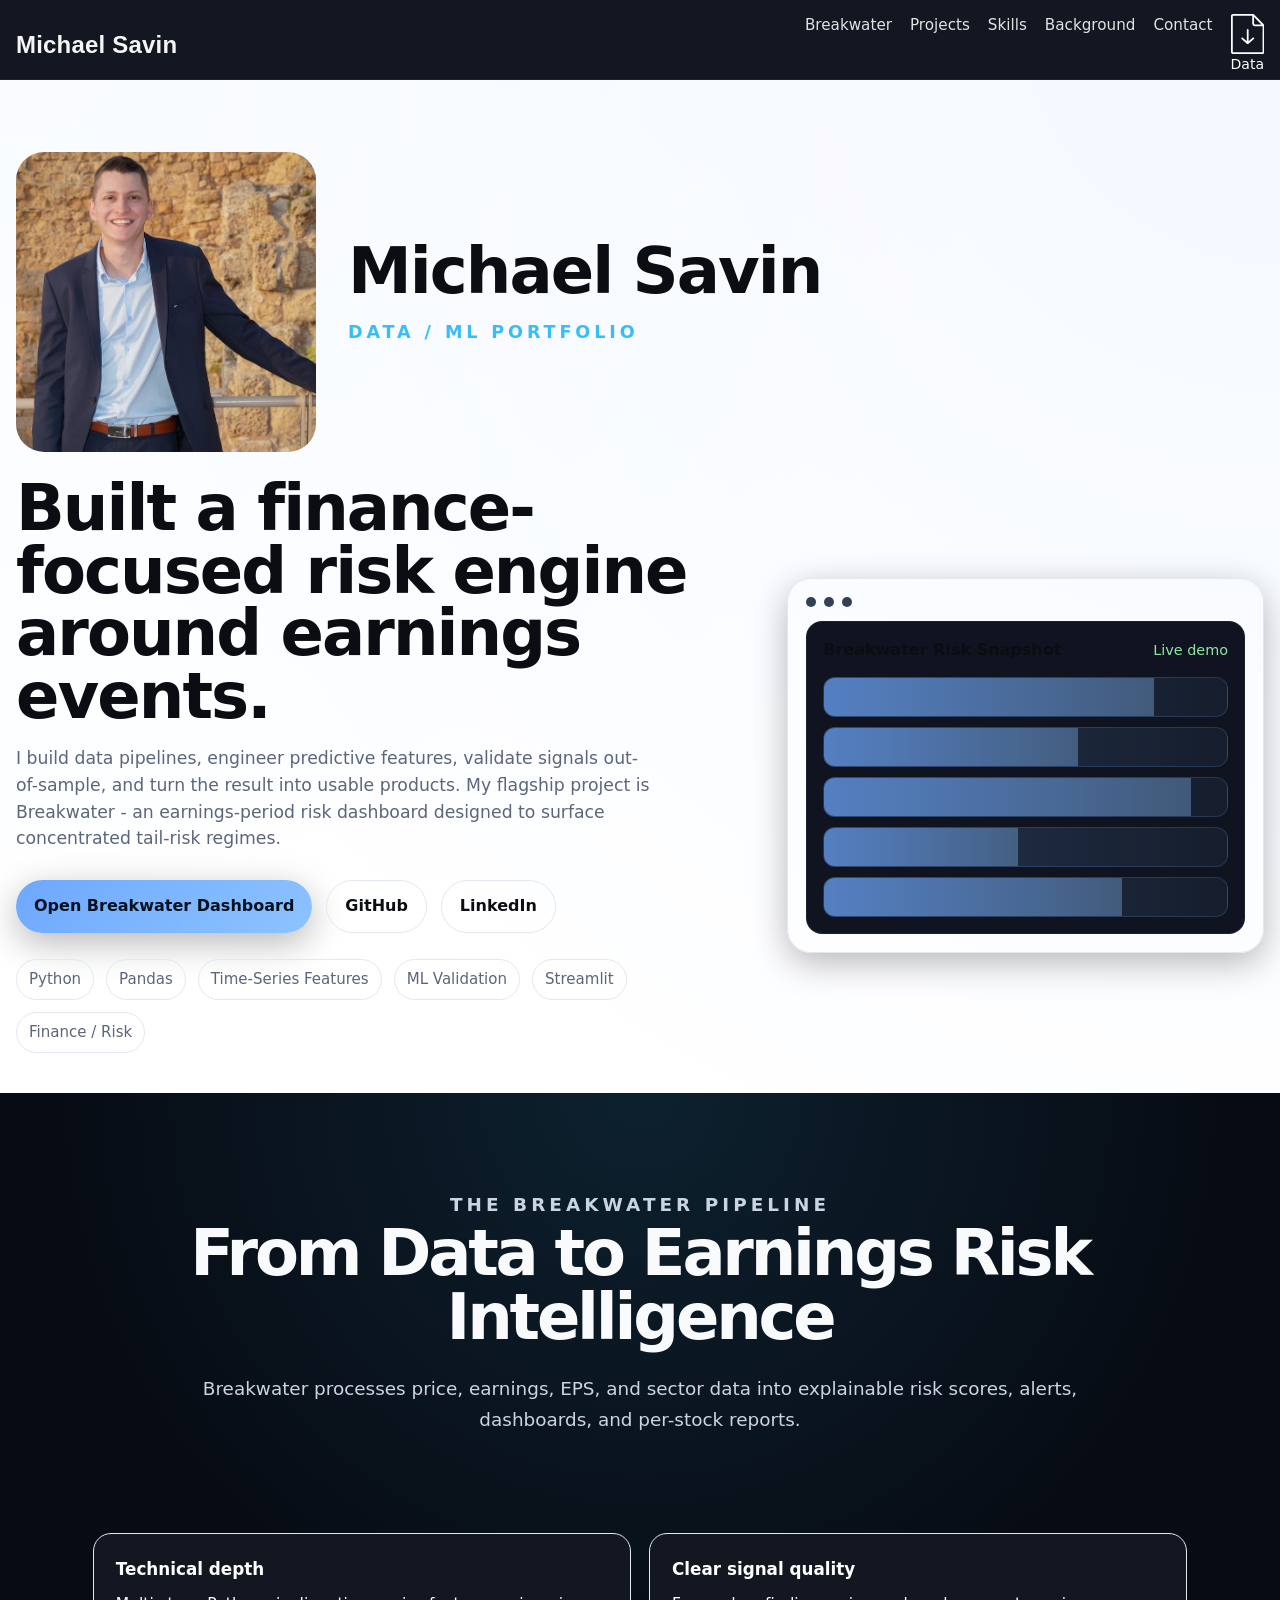
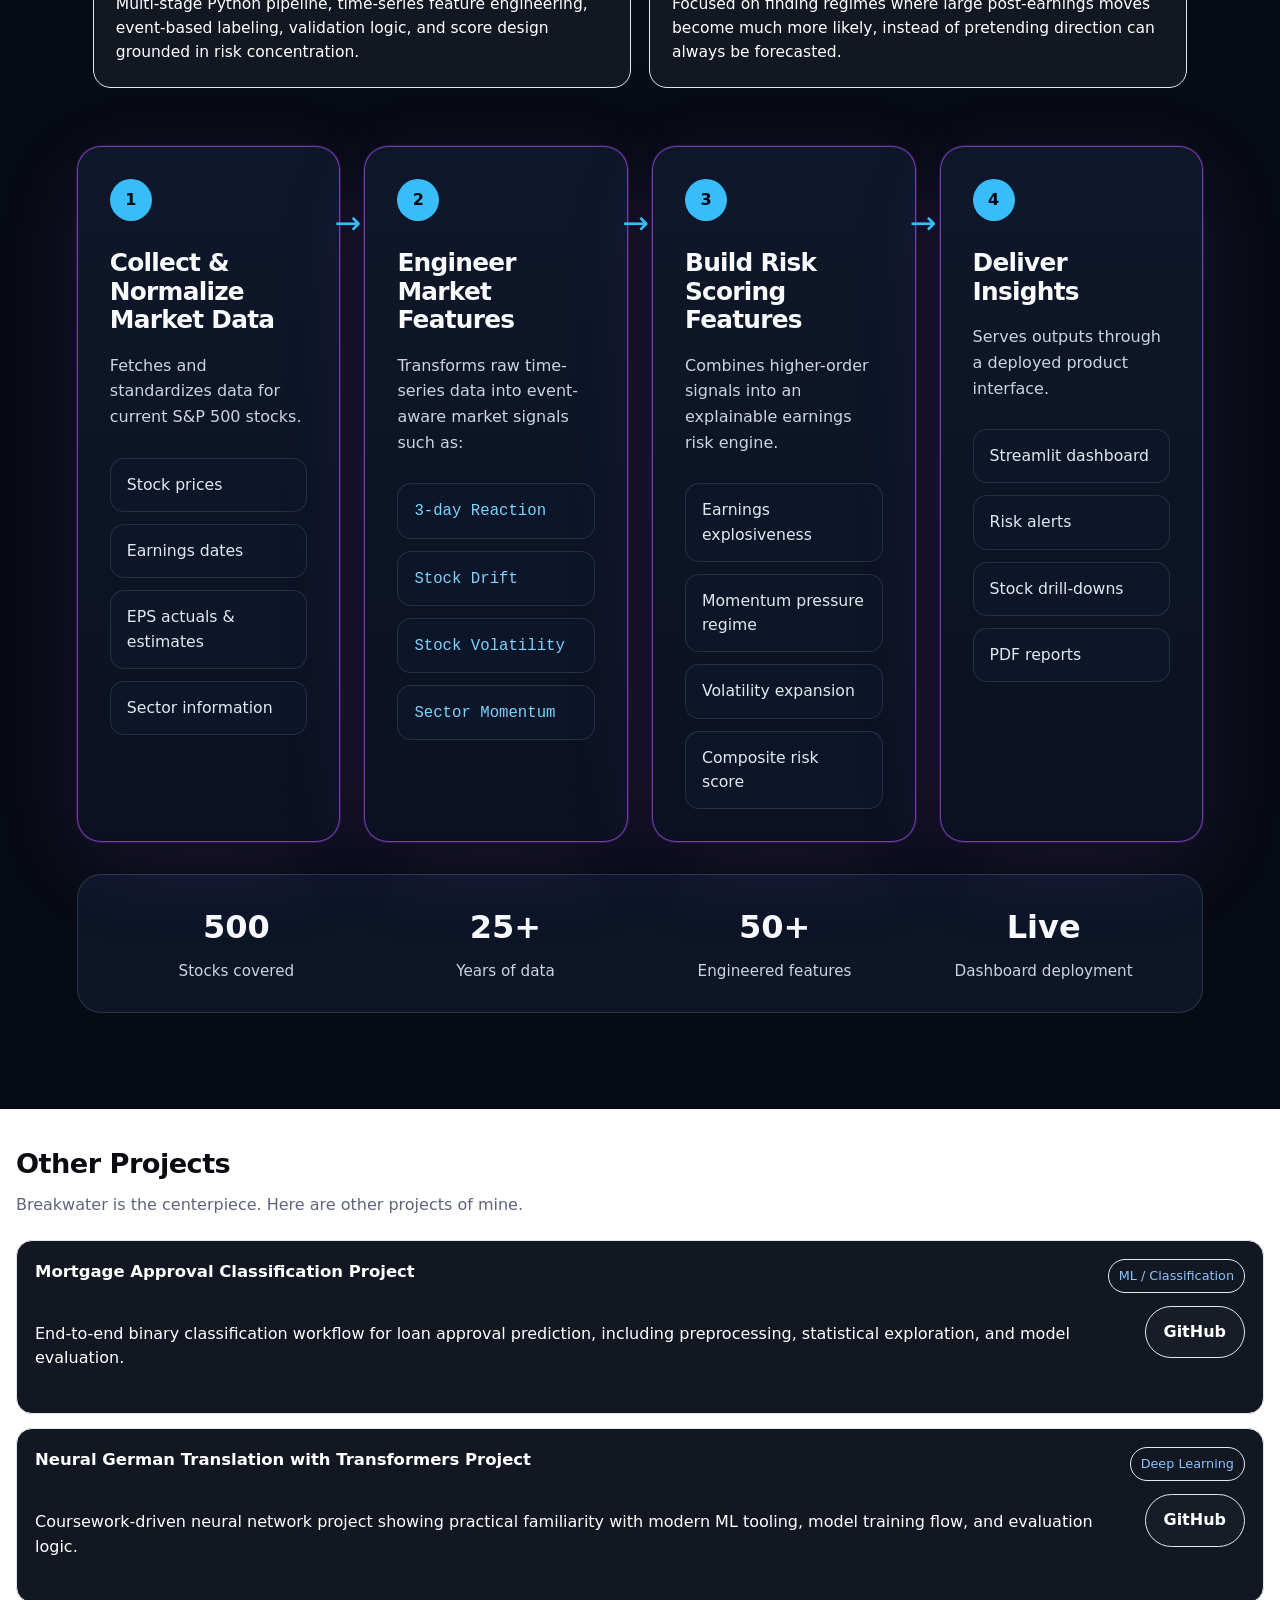
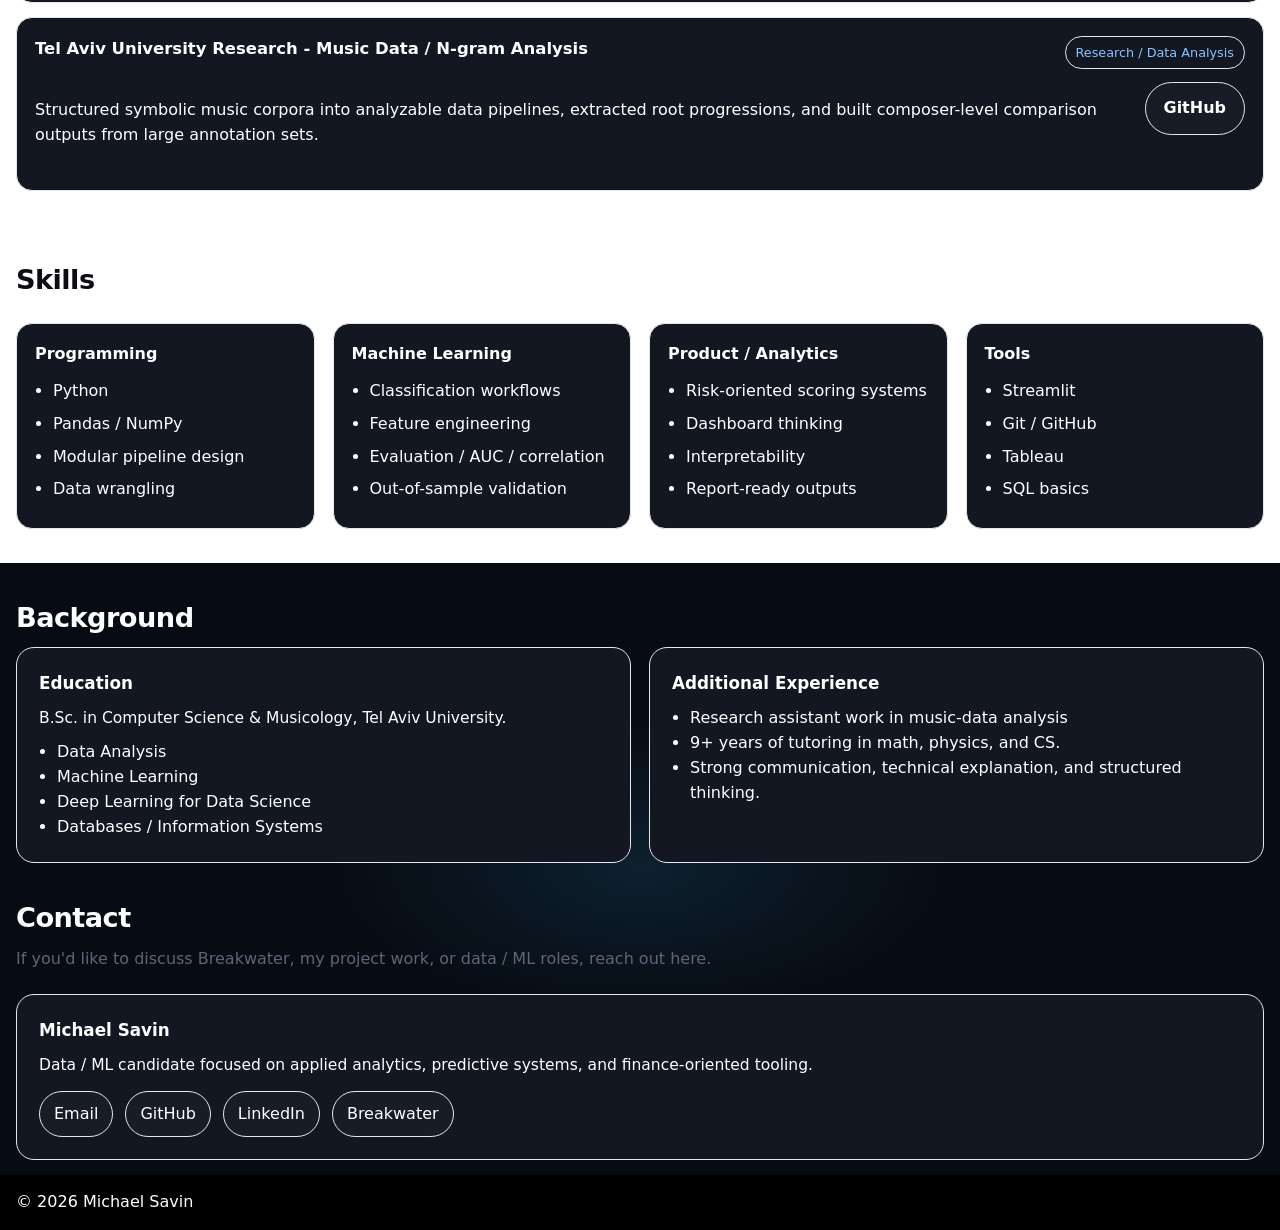
==== commit 2630e399: "2/5/26 added download button for polymarket csv data" ====
--- a/index.html
+++ b/index.html
@@ -16,6 +16,17 @@
         <a href="#skills">Skills</a>
         <a href="#about">Background</a>
         <a href="#contact">Contact</a>
+        <div style="display: flex; align-items: center;">
+          <a class= "download-link" href="https://harbor-markets.com/btc_5m_prices.csv">
+            <?xml version="1.0" encoding="utf-8"?>
+            <svg version="1.1" id="Layer_1" xmlns="http://www.w3.org/2000/svg" 
+            xmlns:xlink="http://www.w3.org/1999/xlink" x="0px" y="0px" viewBox="0 0 102.5 122.88" 
+             xml:space="preserve"><g>
+              <path d="M69.78,0.72C69.3,0.29,68.62,0,67.95,0c-0.14,0-0.29,0-0.43,0.05l-61.42,0c-1.64,0-3.19,0.68-4.3,1.79 C0.68,2.95,0,4.45,0,6.14v110.65c0,1.69,0.68,3.19,1.79,4.3c1.11,1.11,2.61,1.79,4.3,1.79c31.03,0,59.35,0,90.22,0 c1.69,0,3.19-0.68,4.3-1.79c1.11-1.11,1.79-2.61,1.79-4.3V35.52c0.05-0.24,0.1-0.43,0.1-0.68c0-0.82-0.39-1.55-0.92-2.08 L70.12,0.92c-0.1-0.1-0.15-0.14-0.24-0.19H69.78L69.78,0.72z M48.51,83.75V48.86c0-1.49,1.2-2.69,2.73-2.69 c1.49,0,2.73,1.2,2.73,2.69v34.86l12.52-10.93c1.11-0.98,2.82-0.89,3.8,0.22c0.98,1.11,0.89,2.79-0.22,3.77L53.05,91.64 c-1.05,0.92-2.6,0.89-3.61-0.03L32.45,76.77c-1.11-0.98-1.24-2.66-0.22-3.77c0.98-1.11,2.69-1.2,3.8-0.22l12.52,10.93L48.51,83.75 L48.51,83.75z M65.19,5.51v23.83c0,2.27,0.92,4.35,2.42,5.85c1.5,1.5,3.58,2.42,5.85,2.42h23.39v79.19c0,0.15-0.05,0.34-0.19,0.43 c-0.1,0.1-0.24,0.19-0.43,0.19c-24.57,0-66.28,0-90.18,0c-0.15,0-0.34-0.05-0.43-0.19c-0.1-0.1-0.19-0.29-0.19-0.43V6.14 c0-0.19,0.05-0.34,0.19-0.43c0.1-0.1,0.24-0.19,0.43-0.19h59.1H65.19L65.19,5.51z M70.65,29.34V9.38l22.47,22.76H73.45 c-0.77,0-1.45-0.34-1.98-0.82C70.99,30.83,70.65,30.11,70.65,29.34L70.65,29.34z"/></g>
+            </svg>
+            <span>Data</span>
+          </a>
+        </div>
       </div>
     </div>
   </nav>
--- a/styles.css
+++ b/styles.css
@@ -103,8 +103,38 @@
 }
 
 .nav-links a:hover {
-  color: var(--accent-2); /* not var(--text), which is black on dark nav */
-}
+  color: var(--accent-2);
+}
+
+.download-link{
+    color: white; 
+    font-size: 14px; 
+    text-decoration: none; 
+    display: flex; 
+    flex-direction: column; 
+    align-items: center;
+}
+
+.download-link:hover{
+    color: var(--accent-2);
+}
+
+.download-link svg{
+fill:white;
+enable-background:new 0 0 102.5 122.88;
+
+}
+
+.download-link svg:hover{
+    fill: var(--accent-2);
+    font-size: 14px; 
+    text-decoration: none; 
+    display: flex; 
+    flex-direction: column; 
+    align-items: center;
+}
+
+
 
 .hero {
     padding: 72px 0 40px;
